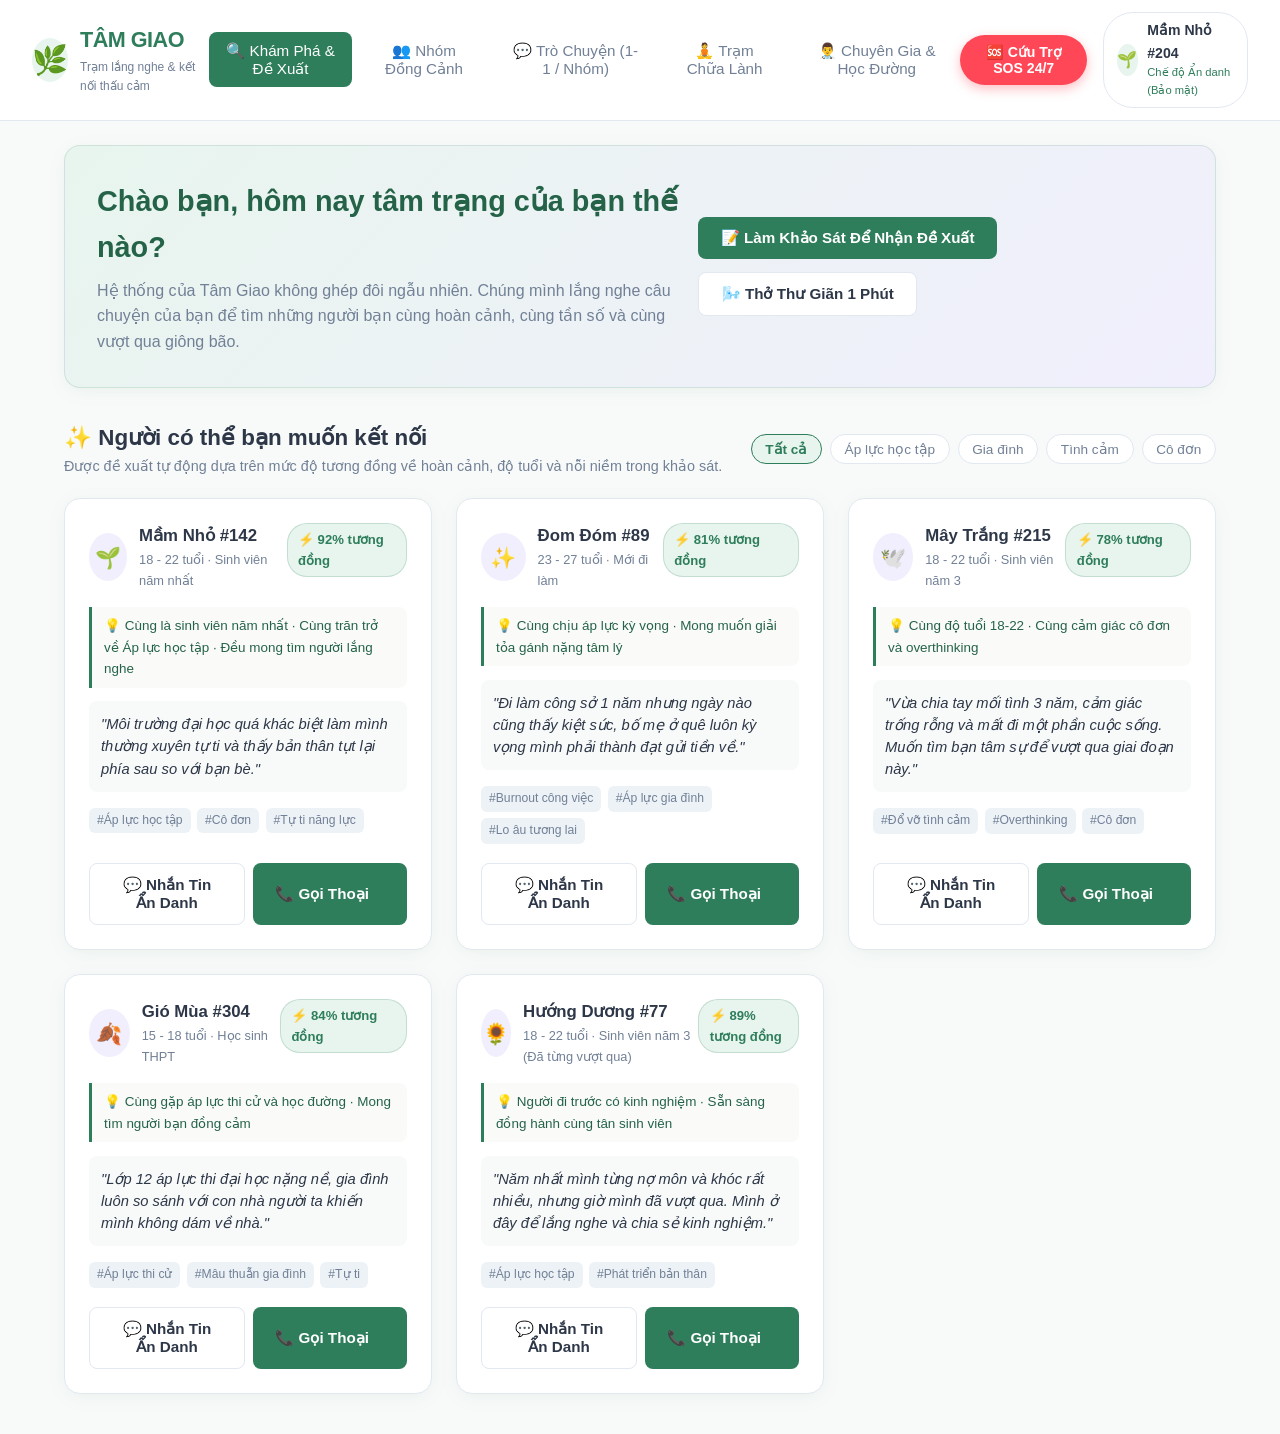
==== frontend/index.html @ 2e47818a "Add files via upload bản đầu tiên" ====
<!DOCTYPE html>
<html lang="vi">
<head>
  <meta charset="UTF-8">
  <meta name="viewport" content="width=device-width, initial-scale=1.0">
  <title>TÂM GIAO (SoulEcho) - Nền Tảng Kết Nối Thấu Cảm & Sức Khỏe Tinh Thần</title>
  <link rel="stylesheet" href="style.css">
  <link rel="preconnect" href="https://fonts.googleapis.com">
  <link rel="preconnect" href="https://fonts.gstatic.com" crossorigin>
  <link href="https://fonts.googleapis.com/css2?family=Plus+Jakarta+Sans:wght@400;500;600;700&display=swap" rel="stylesheet">
</head>
<body>

  <!-- TOP NAVIGATION -->
  <header class="navbar">
    <div class="brand" onclick="switchView('discover')">
      <div class="brand-icon">🌿</div>
      <div>
        <div class="brand-name">TÂM GIAO</div>
        <div class="brand-tagline">Trạm lắng nghe & kết nối thấu cảm</div>
      </div>
    </div>

    <ul class="nav-tabs">
      <li><button class="nav-tab-btn active" id="tab-discover" onclick="switchView('discover')">🔍 Khám Phá & Đề Xuất</button></li>
      <li><button class="nav-tab-btn" id="tab-groups" onclick="switchView('groups')">👥 Nhóm Đồng Cảnh</button></li>
      <li><button class="nav-tab-btn" id="tab-chat" onclick="switchView('chat')">💬 Trò Chuyện (1-1 / Nhóm)</button></li>
      <li><button class="nav-tab-btn" id="tab-wellness" onclick="switchView('wellness')">🧘 Trạm Chữa Lành</button></li>
      <li><button class="nav-tab-btn" id="tab-experts" onclick="switchView('experts')">👨‍⚕️ Chuyên Gia & Học Đường</button></li>
    </ul>

    <div class="nav-actions">
      <button class="sos-btn" onclick="openSOSModal()">
        🆘 Cứu Trợ SOS 24/7
      </button>

      <div class="user-profile-badge" onclick="toggleAnonymousMode()" title="Bấm để bật/tắt chế độ Ẩn danh">
        <div class="user-avatar-mini" id="navUserAvatar">🌱</div>
        <div>
          <div class="user-name-text" id="navUserName">Mầm Nhỏ #204</div>
          <div style="font-size: 0.7rem; color: #2e7d5b;" id="navUserMode">Chế độ Ẩn danh (Bảo mật)</div>
        </div>
      </div>
    </div>
  </header>

  <!-- MAIN CONTAINER -->
  <main class="main-content">
    <section class="hero-card" id="heroBanner">
      <div class="hero-info">
        <h1 id="heroTitle">Chào bạn, hôm nay tâm trạng của bạn thế nào?</h1>
        <p id="heroSubtitle">Hệ thống của Tâm Giao không ghép đôi ngẫu nhiên. Chúng mình lắng nghe câu chuyện của bạn để tìm những người bạn cùng hoàn cảnh, cùng tần số và cùng vượt qua giông bão.</p>
      </div>
      <div class="hero-buttons">
        <button class="btn-primary" onclick="openSurveyModal()">
          📝 Làm Khảo Sát Để Nhận Đề Xuất
        </button>
        <button class="btn-secondary" onclick="startQuickBreathing()">
          🌬️ Thở Thư Giãn 1 Phút
        </button>
      </div>
    </section>

    <!-- VIEW 1: KHÁM PHÁ & GỢI Ý 1-1 -->
    <section id="view-discover">
      <div class="section-header">
        <div>
          <h2 class="section-title">✨ Người có thể bạn muốn kết nối</h2>
          <p style="color: var(--text-muted); font-size: 0.9rem;">Được đề xuất tự động dựa trên mức độ tương đồng về hoàn cảnh, độ tuổi và nỗi niềm trong khảo sát.</p>
        </div>
        <div class="filter-pills">
          <button class="pill-btn active" onclick="filterDiscover('all', this)">Tất cả</button>
          <button class="pill-btn" onclick="filterDiscover('Áp lực học tập', this)">Áp lực học tập</button>
          <button class="pill-btn" onclick="filterDiscover('Gia đình', this)">Gia đình</button>
          <button class="pill-btn" onclick="filterDiscover('Tình cảm', this)">Tình cảm</button>
          <button class="pill-btn" onclick="filterDiscover('Cô đơn', this)">Cô đơn</button>
        </div>
      </div>

      <div class="cards-grid" id="userRecommendationsGrid"></div>
    </section>

    <!-- VIEW 2: NHÓM GỢI Ý -->
    <section id="view-groups" style="display: none;">
      <div class="section-header">
        <div>
          <h2 class="section-title">👥 Nhóm cộng đồng & Vòng tròn nhỏ 2–5 người</h2>
          <p style="color: var(--text-muted); font-size: 0.9rem;">Không gian nhóm ấm cúng, có quy tắc ứng xử và điều phối viên hỗ trợ bảo vệ an toàn tinh thần.</p>
        </div>
        <div class="filter-pills">
          <button class="pill-btn active" onclick="filterGroups('all', this)">Tất cả nhóm</button>
          <button class="pill-btn" onclick="filterGroups('micro', this)">Nhóm nhỏ 2–5 người</button>
          <button class="pill-btn" onclick="filterGroups('community', this)">Cộng đồng mở</button>
        </div>
      </div>

      <div class="cards-grid" id="groupRecommendationsGrid"></div>
    </section>

    <!-- VIEW 3: PHÒNG CHAT & VOICE CALL -->
    <section id="view-chat" style="display: none;">
      <div class="chat-container">
        <aside class="chat-sidebar">
          <div class="sidebar-header">
            <span>Hộp Thoại An Toàn</span>
          </div>
          <ul class="chat-room-list" id="chatRoomList"></ul>
        </aside>

        <div class="chat-main">
          <div class="chat-header">
            <div style="display: flex; align-items: center; gap: 0.75rem;">
              <div class="user-avatar-mini" id="currentChatAvatar">🌱</div>
              <div>
                <strong id="currentChatName">Minh Anh (Mầm Nhỏ #142)</strong>
                <div style="font-size: 0.75rem; color: #2e7d5b;" id="currentChatSub">Tương đồng 92% · Đang trực tuyến</div>
              </div>
            </div>
            <div style="display: flex; gap: 0.5rem;">
              <button class="btn-secondary" style="padding: 0.4rem 0.8rem; font-size: 0.85rem;" onclick="openVoiceCallModal()">
                📞 Gọi Thoại Ẩn Danh
              </button>
              <button class="btn-secondary" style="padding: 0.4rem 0.8rem; font-size: 0.85rem; color: #d63031;" onclick="reportUser()">
                ⚠️ Báo Cáo
              </button>
            </div>
          </div>

          <div class="conduct-banner">
            <span>🛡️ <strong>Quy tắc ứng xử:</strong> Lắng nghe chân thành, không phán xét, không quấy rối và không ép buộc thông tin cá nhân.</span>
            <a href="#" style="color: inherit; text-decoration: underline;" onclick="openConductModal(event)">Xem quy ước</a>
          </div>

          <div class="chat-messages" id="chatMessagesContainer"></div>

          <div class="icebreaker-bar">
            <span style="font-size: 0.8rem; color: var(--text-muted);">Gợi ý mở lời:</span>
            <span class="icebreaker-chip" onclick="sendIcebreaker('Chào bạn, hôm nay của bạn có điều gì làm bạn cảm thấy mệt mỏi nhất không?')">"Hôm nay của bạn thế nào?"</span>
            <span class="icebreaker-chip" onclick="sendIcebreaker('Nếu có một điều ước ngay lúc này để lòng nhẹ hơn, bạn sẽ ước điều gì?')">"Điều ước lúc này..."</span>
            <span class="icebreaker-chip" onclick="sendIcebreaker('Mình cũng đang gặp áp lực tương tự, bạn có muốn cùng chia sẻ không?')">"Mình cũng đang gặp áp lực này..."</span>
          </div>

          <div class="chat-input-bar">
            <button class="btn-secondary" style="padding: 0.55rem 0.75rem; font-size: 1.1rem;" onclick="sendReaction('🤗 Cái ôm ấm áp')" title="Gửi cái ôm thấu cảm">🤗</button>
            <button class="btn-secondary" style="padding: 0.55rem 0.75rem; font-size: 1.1rem;" onclick="sendReaction('❤️ Trái tim sẻ chia')" title="Thả tim ấm áp">❤️</button>
            <button class="btn-secondary" style="padding: 0.55rem 0.75rem; font-size: 1.1rem;" onclick="sendReaction('✨ Vỗ vai động viên')" title="Vỗ vai khích lệ">✨</button>
            <input type="text" id="chatInput" placeholder="Nhập tâm sự của bạn (luôn giữ tinh thần thấu cảm)..." onkeypress="handleChatEnter(event)">
            <button class="btn-primary" onclick="sendMessage()">Gửi</button>
          </div>
        </div>
      </div>
    </section>

    <!-- VIEW 4: TRẠM CHỮA LÀNH -->
    <section id="view-wellness" style="display: none;">
      <div class="section-header">
        <div>
          <h2 class="section-title">🧘 Trạm Tự Chăm Sóc & Sơ Cứu Cảm Xúc</h2>
          <p style="color: var(--text-muted); font-size: 0.9rem;">Các công cụ khoa học giúp điều hòa thần kinh giao cảm, hạ nhịp tim và ngắt cơn hoảng loạn tức thì.</p>
        </div>
      </div>

      <div class="wellness-grid">
        <div class="wellness-card">
          <h3>🌬️ Kỹ Thuật Thở 4-7-8</h3>
          <p style="font-size: 0.88rem; color: var(--text-muted); margin-bottom: 1rem;">Phương pháp kích hoạt hệ thần kinh phó giao cảm giúp hạ huyết áp và xoa dịu cơn căng thẳng trong 60 giây.</p>
          <div class="breathing-box">
            <div class="breathing-circle" id="breathingCircle">
              <span id="breathingCount">Bắt đầu</span>
            </div>
            <div class="breathing-status" id="breathingStatus">Nhấn nút bên dưới để bắt đầu nhịp thở</div>
          </div>
          <button class="btn-primary" id="btnToggleBreath" onclick="toggleBreathingExercise()" style="margin-top: auto;">
            Bắt Đầu Bài Tập Thở
          </button>
        </div>

        <div class="wellness-card">
          <h3>👣 Tiếp Đất 5-4-3-2-1 (Grounding)</h3>
          <p style="font-size: 0.88rem; color: var(--text-muted); margin-bottom: 1rem;">Kéo tâm trí bạn trở về với thực tại khi đang bị chìm trong cơn lo âu hoặc overthinking.</p>
          <div id="groundingStepContent" style="background: #f8faf9; padding: 1rem; border-radius: 8px; margin-bottom: 1rem; min-height: 120px;">
            <div style="font-weight: 600; color: var(--primary); margin-bottom: 0.4rem;" id="groundingTitle">Bước 1: 5 Đồ vật bạn có thể NHÌN THẤY</div>
            <p style="font-size: 0.88rem;" id="groundingDesc">Hãy đưa mắt nhìn xung quanh và gọi tên trong đầu 5 đồ vật bạn thấy ngay lúc này.</p>
          </div>
          <div style="display: flex; gap: 0.5rem; margin-top: auto;">
            <button class="btn-secondary" onclick="prevGroundingStep()">Quay lại</button>
            <button class="btn-primary" style="flex: 1;" onclick="nextGroundingStep()">Bước Tiếp Theo</button>
          </div>
        </div>

        <div class="wellness-card">
          <h3>🔥 Hộp Thư Xả Uất Ức (Burn Note)</h3>
          <p style="font-size: 0.88rem; color: var(--text-muted); margin-bottom: 0.6rem;">Viết ra tất cả những bực bội, buồn đau hay nỗi giận dữ đang đè nặng rồi bấm nút để hóa giải.</p>
          <textarea class="burn-textarea" id="burnInput" placeholder="Viết mọi điều bạn muốn trút bỏ ở đây..."></textarea>
          <button class="btn-secondary" style="border-color: #ff7675; color: #d63031; margin-top: auto;" onclick="burnNote()">
            🔥 Hóa Giải & Làm Biến Mất Nỗi Buồn
          </button>
        </div>

        <div class="wellness-card" style="grid-column: 1 / -1;">
          <div style="display: flex; justify-content: space-between; align-items: center; margin-bottom: 1rem;">
            <h3>📖 Sổ Tay Cảm Xúc Cá Nhân (Mood Journal)</h3>
            <span style="font-size: 0.8rem; color: #2e7d5b; background: #e8f5ee; padding: 0.2rem 0.6rem; border-radius: 20px;">Lưu trữ bảo mật trên thiết bị</span>
          </div>

          <div style="display: grid; grid-template-columns: 1fr 1fr; gap: 1.5rem;">
            <div>
              <label style="font-weight: 600; font-size: 0.9rem; display: block; margin-bottom: 0.5rem;">Cảm xúc của bạn hôm nay:</label>
              <div style="display: flex; gap: 0.75rem; margin-bottom: 1rem;" id="moodSelector">
                <button class="btn-secondary" onclick="selectMood(1, this)">😭 Rất tệ</button>
                <button class="btn-secondary" onclick="selectMood(2, this)">😔 Lo âu</button>
                <button class="btn-secondary active" onclick="selectMood(3, this)">😐 Bình thường</button>
                <button class="btn-secondary" onclick="selectMood(4, this)">😊 Ổn định</button>
                <button class="btn-secondary" onclick="selectMood(5, this)">🥰 Rất tốt</button>
              </div>

              <input type="text" id="journalTitle" placeholder="Tiêu đề nhật ký..." style="width: 100%; padding: 0.65rem; border: 1px solid var(--border-color); border-radius: 8px; margin-bottom: 0.75rem; font-size: 0.9rem;">
              <textarea id="journalContent" placeholder="Viết ra đôi dòng bạn muốn ghi lại cho chính mình..." style="width: 100%; height: 100px; padding: 0.65rem; border: 1px solid var(--border-color); border-radius: 8px; margin-bottom: 0.75rem; font-size: 0.9rem; resize: none;"></textarea>
              <button class="btn-primary" onclick="saveJournalEntry()">Lưu Vào Sổ Tay</button>
            </div>

            <div>
              <label style="font-weight: 600; font-size: 0.9rem; display: block; margin-bottom: 0.5rem;">Dòng thời gian cảm xúc của bạn:</label>
              <div id="journalEntriesList" style="max-height: 250px; overflow-y: auto; display: flex; flex-direction: column; gap: 0.6rem;"></div>
            </div>
          </div>
        </div>
      </div>
    </section>

    <!-- VIEW 5: CHUYÊN GIA -->
    <section id="view-experts" style="display: none;">
      <div class="section-header">
        <div>
          <h2 class="section-title">👨‍⚕️ Mạng Lưới Chuyên Gia & Tham Vấn Học Đường</h2>
          <p style="color: var(--text-muted); font-size: 0.9rem;">Khi bạn cần sự trợ giúp chuyên môn sâu rộng hơn từ các nhà tâm lý lâm sàng và cố vấn được cấp phép.</p>
        </div>
        <div>
          <button class="btn-secondary" onclick="openPartnerRegisterModal()">
            🏫 Dành Cho Trường Học / Đối Tác Đăng Ký
          </button>
        </div>
      </div>
      <div class="cards-grid" id="expertsGrid"></div>
    </section>
  </main>

  <!-- MODALS -->
  <div class="modal-overlay" id="surveyModal">
    <div class="modal-card">
      <button class="modal-close-btn" onclick="closeSurveyModal()">✕</button>
      <div class="step-indicator">
        <div class="step-bar active" id="sbar-1"></div>
        <div class="step-bar" id="sbar-2"></div>
        <div class="step-bar" id="sbar-3"></div>
        <div class="step-bar" id="sbar-4"></div>
      </div>

      <div class="survey-step active" id="sstep-1">
        <h2 style="margin-bottom: 0.5rem; color: var(--primary);">Bước 1/4: Bạn đang ở giai đoạn nào?</h2>
        <p style="color: var(--text-muted); font-size: 0.9rem;">Thông tin này giúp thuật toán ghép nối bạn với những người cùng góc nhìn thế hệ.</p>
        <div style="margin: 1.25rem 0;">
          <label style="font-weight: 600; font-size: 0.9rem;">Độ tuổi của bạn:</label>
          <div class="option-group" id="optAge">
            <div class="option-btn" onclick="selectSingleOpt(this, 'age')">15 - 18 tuổi</div>
            <div class="option-btn selected" onclick="selectSingleOpt(this, 'age')">18 - 22 tuổi</div>
            <div class="option-btn" onclick="selectSingleOpt(this, 'age')">23 - 27 tuổi</div>
            <div class="option-btn" onclick="selectSingleOpt(this, 'age')">Trên 28 tuổi</div>
          </div>

          <label style="font-weight: 600; font-size: 0.9rem;">Hoàn cảnh hiện tại:</label>
          <div class="option-group" id="optStage">
            <div class="option-btn" onclick="selectSingleOpt(this, 'stage')">Học sinh THPT</div>
            <div class="option-btn selected" onclick="selectSingleOpt(this, 'stage')">Sinh viên năm nhất / xa nhà</div>
            <div class="option-btn" onclick="selectSingleOpt(this, 'stage')">Sinh viên năm cuối</div>
            <div class="option-btn" onclick="selectSingleOpt(this, 'stage')">Người mới đi làm (1-3 năm)</div>
            <div class="option-btn" onclick="selectSingleOpt(this, 'stage')">Đang chông chênh / Chuyển hướng</div>
          </div>
        </div>
        <button class="btn-primary" style="width: 100%;" onclick="nextSurveyStep(2)">Tiếp Tục ➜</button>
      </div>

      <div class="survey-step" id="sstep-2">
        <h2 style="margin-bottom: 0.5rem; color: var(--primary);">Bước 2/4: Bạn đang trăn trở về điều gì?</h2>
        <p style="color: var(--text-muted); font-size: 0.9rem;">Bạn có thể chọn một hoặc nhiều vấn đề bên dưới:</p>
        <div class="option-group" id="optIssues" style="grid-template-columns: 1fr 1fr;">
          <div class="option-btn selected" onclick="toggleMultiOpt(this)">🎓 Áp lực học tập / Thi cử</div>
          <div class="option-btn" onclick="toggleMultiOpt(this)">🏡 Mâu thuẫn gia đình / Cha mẹ</div>
          <div class="option-btn" onclick="toggleMultiOpt(this)">💔 Đổ vỡ tình cảm / Chia tay</div>
          <div class="option-btn" onclick="toggleMultiOpt(this)">🪞 Tự ti ngoại hình / Năng lực</div>
          <div class="option-btn selected" onclick="toggleMultiOpt(this)">🌧️ Cô đơn / Khó hòa nhập</div>
          <div class="option-btn" onclick="toggleMultiOpt(this)">💼 Burnout công việc / Quá tải</div>
          <div class="option-btn" onclick="toggleMultiOpt(this)">🌀 Overthinking / Mất ngủ</div>
          <div class="option-btn" onclick="toggleMultiOpt(this)">🧭 Mất phương hướng tương lai</div>
        </div>
        <div style="display: flex; gap: 0.5rem;">
          <button class="btn-secondary" onclick="prevSurveyStep(1)">Quay lại</button>
          <button class="btn-primary" style="flex: 1;" onclick="nextSurveyStep(3)">Tiếp Tục ➜</button>
        </div>
      </div>

      <div class="survey-step" id="sstep-3">
        <h2 style="margin-bottom: 0.5rem; color: var(--primary);">Bước 3/4: Bạn tìm kiếm điều gì tại đây?</h2>
        <p style="color: var(--text-muted); font-size: 0.9rem;">Để hệ thống ghép bạn với người có cùng kỳ vọng trò chuyện.</p>
        <label style="font-weight: 600; font-size: 0.9rem; margin-top: 1rem; display: block;">Mục tiêu chính của bạn:</label>
        <div class="option-group" id="optGoals" style="grid-template-columns: 1fr 1fr;">
          <div class="option-btn selected" onclick="toggleMultiOpt(this)">👂 Tìm một người biết lắng nghe</div>
          <div class="option-btn" onclick="toggleMultiOpt(this)">📚 Tìm bạn cùng học / Cùng tiến</div>
          <div class="option-btn" onclick="toggleMultiOpt(this)">💡 Tìm người đi trước có kinh nghiệm</div>
          <div class="option-btn" onclick="toggleMultiOpt(this)">🌱 Chia sẻ kinh nghiệm vượt qua</div>
        </div>
        <label style="font-weight: 600; font-size: 0.9rem; display: block; margin-top: 0.5rem;">Đôi dòng tâm sự ngắn của bạn:</label>
        <textarea id="surveyStoryInput" placeholder="Ví dụ: Mình là sinh viên năm nhất đang cảm thấy rất bỡ ngỡ..." style="width: 100%; height: 75px; padding: 0.6rem; border: 1px solid var(--border-color); border-radius: 8px; margin: 0.5rem 0 1rem; font-size: 0.9rem;"></textarea>
        <div style="display: flex; gap: 0.5rem;">
          <button class="btn-secondary" onclick="prevSurveyStep(2)">Quay lại</button>
          <button class="btn-primary" style="flex: 1;" onclick="nextSurveyStep(4)">Tiếp Tục ➜</button>
        </div>
      </div>

      <div class="survey-step" id="sstep-4">
        <h2 style="margin-bottom: 0.5rem; color: var(--primary);">Bước 4/4: Thiết lập chế độ an toàn</h2>
        <p style="color: var(--text-muted); font-size: 0.9rem;">Bảo mật danh tính là quyền lợi hàng đầu của bạn.</p>
        <label style="font-weight: 600; font-size: 0.9rem; margin-top: 1rem; display: block;">Hình thức kết nối bạn mong muốn:</label>
        <div class="option-group" id="optFormat">
          <div class="option-btn selected" onclick="selectSingleOpt(this, 'format')">Ghép đôi 1-1 riêng tư</div>
          <div class="option-btn" onclick="selectSingleOpt(this, 'format')">Nhóm nhỏ 2–5 người</div>
          <div class="option-btn" onclick="selectSingleOpt(this, 'format')">Cả hai hình thức</div>
        </div>
        <div style="background: #f8faf9; border: 1px solid var(--border-color); border-radius: 8px; padding: 1rem; margin-bottom: 1.5rem;">
          <div style="display: flex; align-items: center; justify-content: space-between; margin-bottom: 0.5rem;">
            <label style="font-weight: 600; font-size: 0.9rem;">Bí danh ẩn danh của bạn:</label>
            <button class="btn-secondary" style="padding: 0.2rem 0.5rem; font-size: 0.78rem;" onclick="generateNewAlias()">Đổi bí danh khác 🎲</button>
          </div>
          <input type="text" id="aliasInput" value="Mầm Nhỏ #204" style="width: 100%; padding: 0.55rem; border: 1px solid var(--border-color); border-radius: 6px; font-weight: 600; color: var(--primary);">
        </div>
        <div style="display: flex; gap: 0.5rem;">
          <button class="btn-secondary" onclick="prevSurveyStep(3)">Quay lại</button>
          <button class="btn-primary" style="flex: 1;" onclick="completeSurvey()">Hoàn Thành & Khởi Chạy Thuật Toán 🚀</button>
        </div>
      </div>
    </div>
  </div>

  <!-- SOS MODAL -->
  <div class="modal-overlay" id="sosModal">
    <div class="modal-card" style="border-top: 5px solid #ff4757;">
      <button class="modal-close-btn" onclick="closeSOSModal()">✕</button>
      <div style="text-align: center; margin-bottom: 1.5rem;">
        <div style="font-size: 2.5rem; margin-bottom: 0.25rem;">🆘</div>
        <h2 style="color: #d63031;">Kênh Cứu Trợ Tinh Thần Khẩn Cấp 24/7</h2>
        <p style="color: var(--text-muted); font-size: 0.92rem;">Nếu bạn hoặc ai đó đang trải qua cơn hoảng loạn, hãy liên hệ ngay những đường dây trợ giúp bên dưới.</p>
      </div>

      <div class="hotline-item">
        <div>
          <div style="font-weight: 700;">Đường Dây Nóng Ngày Mai</div>
          <div style="font-size: 0.82rem; color: var(--text-muted);">Hỗ trợ người trầm cảm & khủng hoảng tinh thần</div>
          <div class="hotline-number">096 306 1414</div>
        </div>
        <a href="tel:0963061414" class="btn-call-direct">📞 Gọi Ngay</a>
      </div>

      <div class="hotline-item">
        <div>
          <div style="font-weight: 700;">Tổng Đài Quốc Gia Bảo Vệ Trẻ Em & Thanh Thiếu Niên</div>
          <div style="font-size: 0.82rem; color: var(--text-muted);">Tư vấn tâm lý, bảo vệ khẩn cấp 24/7 (Miễn phí 100%)</div>
          <div class="hotline-number">111</div>
        </div>
        <a href="tel:111" class="btn-call-direct">📞 Gọi 111</a>
      </div>

      <div class="hotline-item">
        <div>
          <div style="font-weight: 700;">Viện Sức Khỏe Tâm Thần - BV Bạch Mai</div>
          <div style="font-size: 0.82rem; color: var(--text-muted);">Cấp cứu tâm thần & mất ngủ nặng</div>
          <div class="hotline-number">024 3869 3731</div>
        </div>
        <a href="tel:02438693731" class="btn-call-direct">📞 Gọi Ngay</a>
      </div>
    </div>
  </div>

  <!-- VOICE CALL MODAL -->
  <div class="modal-overlay" id="voiceCallModal">
    <div class="modal-card" style="max-width: 420px; text-align: center;">
      <button class="modal-close-btn" onclick="closeVoiceCallModal()">✕</button>
      <div class="voice-call-overlay">
        <div class="user-avatar-large" style="margin: 0 auto 1rem; width: 72px; height: 72px; font-size: 2rem;">🌱</div>
        <h3 id="voicePartnerName">Minh Anh (Mầm Nhỏ #142)</h3>
        <p style="font-size: 0.85rem; color: #2e7d5b; margin-top: 0.2rem;">Cuộc gọi thoại ẩn danh mã hóa</p>
        <div class="voice-wave">
          <div class="wave-bar"></div>
          <div class="wave-bar"></div>
          <div class="wave-bar"></div>
          <div class="wave-bar"></div>
          <div class="wave-bar"></div>
        </div>
        <div style="font-size: 1.2rem; font-weight: 600; margin-bottom: 1.5rem;" id="voiceCallTimer">00:42</div>
        <div style="display: flex; justify-content: center; gap: 1.5rem;">
          <button class="btn-secondary" style="border-radius: 50%; width: 50px; height: 50px; padding: 0;" onclick="toggleMuteCall(this)" title="Bật/Tắt Micro">🎙️</button>
          <button class="btn-primary" style="background: #ff4757; border-radius: 50%; width: 50px; height: 50px; padding: 0;" onclick="endVoiceCall()" title="Kết thúc cuộc gọi">📞</button>
        </div>
      </div>
    </div>
  </div>

  <!-- BOOK EXPERT MODAL -->
  <div class="modal-overlay" id="bookExpertModal">
    <div class="modal-card">
      <button class="modal-close-btn" onclick="closeBookExpertModal()">✕</button>
      <h2 style="color: var(--primary); margin-bottom: 0.5rem;">Đặt Lịch Tham Vấn Chuyên Sâu</h2>
      <p style="color: var(--text-muted); font-size: 0.9rem; margin-bottom: 1.25rem;" id="bookingExpertDesc"></p>
      <div style="margin-bottom: 1rem;">
        <label style="font-weight: 600; font-size: 0.9rem; display: block; margin-bottom: 0.4rem;">Khung giờ mong muốn:</label>
        <select id="bookingTimeSelect" style="width: 100%; padding: 0.65rem; border: 1px solid var(--border-color); border-radius: 8px; font-size: 0.9rem;">
          <option>Thứ 4 tuần này: 19:00 - 20:00</option>
          <option>Thứ 6 tuần này: 20:00 - 21:00</option>
          <option>Thứ 7 tuần này: 09:30 - 10:30</option>
        </select>
      </div>
      <button class="btn-primary" style="width: 100%;" onclick="confirmExpertBooking()">Xác Nhận Đặt Lịch Hẹn</button>
    </div>
  </div>

  <!-- CONDUCT MODAL -->
  <div class="modal-overlay" id="conductModal">
    <div class="modal-card">
      <button class="modal-close-btn" onclick="closeConductModal()">✕</button>
      <h2 style="color: var(--primary); margin-bottom: 0.5rem;">🛡️ Quy Tắc Ứng Xử An Toàn</h2>
      <ul style="font-size: 0.9rem; line-height: 1.7; padding-left: 1.2rem; margin-bottom: 1.5rem; color: var(--text-main);">
        <li><strong>1. Tôn trọng ranh giới:</strong> Không hỏi dò danh tính thật nếu chưa được sự đồng ý.</li>
        <li><strong>2. Lắng nghe không phán xét:</strong> Không hạ thấp nỗi buồn của người khác.</li>
        <li><strong>3. Không công kích & toxic:</strong> Cấm mọi hành vi bắt nạt, xúc phạm.</li>
        <li><strong>4. Báo cáo khi có nguy cơ:</strong> Hỗ trợ bạn bè tiếp cận cứu trợ khẩn cấp.</li>
      </ul>
      <button class="btn-primary" style="width: 100%;" onclick="closeConductModal()">Tôi Cam Kết Tuân Thủ</button>
    </div>
  </div>

  <!-- PARTNER MODAL -->
  <div class="modal-overlay" id="partnerModal">
    <div class="modal-card">
      <button class="modal-close-btn" onclick="closePartnerModal()">✕</button>
      <h2 style="color: var(--primary); margin-bottom: 0.5rem;">Hợp Tác Phòng Tham Vấn Học Đường</h2>
      <p style="color: var(--text-muted); font-size: 0.9rem; margin-bottom: 1rem;">Dành cho các Trường THPT, Đại học và Tổ chức sức khỏe tinh thần.</p>
      <input type="text" id="partnerOrgName" placeholder="Tên trường học / đơn vị..." style="width: 100%; padding: 0.65rem; border: 1px solid var(--border-color); border-radius: 8px; margin-bottom: 0.75rem; font-size: 0.9rem;">
      <input type="email" id="partnerEmail" placeholder="Email công tác..." style="width: 100%; padding: 0.65rem; border: 1px solid var(--border-color); border-radius: 8px; margin-bottom: 1rem; font-size: 0.9rem;">
      <button class="btn-primary" style="width: 100%;" onclick="submitPartnerRequest()">Gửi Đăng Ký Đối Tác</button>
    </div>
  </div>

  <script src="script.js"></script>
</body>
</html>
---- frontend/style.css ----
/* ================================================================
   TÂM GIAO (SoulEcho) - Healing & Empathy Design System
   ================================================================ */

:root {
  --primary: #2e7d5b;
  --primary-light: #e8f5ee;
  --primary-hover: #246348;
  --secondary: #6c5ce7;
  --secondary-light: #f1effd;
  --accent-warm: #e17055;
  --accent-sos: #d63031;
  --bg-main: #f8faf9;
  --bg-card: #ffffff;
  --text-main: #2d3748;
  --text-muted: #718096;
  --text-light: #a0aec0;
  --border-color: #e2e8f0;
  --shadow-soft: 0 4px 20px -2px rgba(46, 125, 91, 0.08);
  --shadow-hover: 0 10px 25px -3px rgba(46, 125, 91, 0.15);
  --radius-lg: 16px;
  --radius-md: 12px;
  --radius-sm: 8px;
  --font-main: 'Segoe UI', -apple-system, BlinkMacSystemFont, Roboto, sans-serif;
}

* {
  box-sizing: border-box;
  margin: 0;
  padding: 0;
  font-family: var(--font-main);
}

body {
  background-color: var(--bg-main);
  color: var(--text-main);
  line-height: 1.6;
  min-height: 100vh;
}

/* ================= Top Navigation Bar ================= */
.navbar {
  position: sticky;
  top: 0;
  z-index: 100;
  background: rgba(255, 255, 255, 0.92);
  backdrop-filter: blur(10px);
  border-bottom: 1px solid var(--border-color);
  padding: 0.75rem 2rem;
  display: flex;
  align-items: center;
  justify-content: space-between;
}

.brand {
  display: flex;
  align-items: center;
  gap: 0.75rem;
  cursor: pointer;
}

.brand-icon {
  font-size: 1.8rem;
  background: var(--primary-light);
  width: 44px;
  height: 44px;
  display: flex;
  align-items: center;
  justify-content: center;
  border-radius: 50%;
}

.brand-name {
  font-size: 1.35rem;
  font-weight: 700;
  color: var(--primary);
  letter-spacing: -0.5px;
}

.brand-tagline {
  font-size: 0.75rem;
  color: var(--text-muted);
}

.nav-tabs {
  display: flex;
  gap: 0.5rem;
  list-style: none;
}

.nav-tab-btn {
  background: transparent;
  border: none;
  padding: 0.6rem 1rem;
  border-radius: var(--radius-sm);
  font-size: 0.95rem;
  font-weight: 500;
  color: var(--text-muted);
  cursor: pointer;
  display: flex;
  align-items: center;
  gap: 0.4rem;
  transition: all 0.2s ease;
}

.nav-tab-btn:hover {
  background: var(--primary-light);
  color: var(--primary);
}

.nav-tab-btn.active {
  background: var(--primary);
  color: #fff;
}

.nav-actions {
  display: flex;
  align-items: center;
  gap: 1rem;
}

.user-profile-badge {
  display: flex;
  align-items: center;
  gap: 0.6rem;
  background: #fff;
  padding: 0.4rem 0.8rem;
  border-radius: 30px;
  border: 1px solid var(--border-color);
  cursor: pointer;
  transition: border 0.2s ease;
}

.user-profile-badge:hover {
  border-color: var(--primary);
}

.user-avatar-mini {
  width: 32px;
  height: 32px;
  border-radius: 50%;
  background: var(--primary-light);
  display: flex;
  align-items: center;
  justify-content: center;
}

.user-name-text {
  font-size: 0.88rem;
  font-weight: 600;
}

.sos-btn {
  background: #ff4757;
  color: #fff;
  border: none;
  padding: 0.55rem 1.1rem;
  border-radius: 30px;
  font-size: 0.88rem;
  font-weight: 700;
  cursor: pointer;
  display: flex;
  align-items: center;
  gap: 0.4rem;
  box-shadow: 0 4px 12px rgba(255, 71, 87, 0.35);
  animation: pulse-sos 2s infinite;
  transition: transform 0.2s ease;
}

.sos-btn:hover {
  transform: scale(1.05);
}

@keyframes pulse-sos {
  0% { box-shadow: 0 0 0 0 rgba(255, 71, 87, 0.4); }
  70% { box-shadow: 0 0 0 10px rgba(255, 71, 87, 0); }
  100% { box-shadow: 0 0 0 0 rgba(255, 71, 87, 0); }
}

/* ================= Main Container ================= */
.main-content {
  max-width: 1200px;
  margin: 1.5rem auto;
  padding: 0 1.5rem;
}

/* ================= Hero & Check-in Card ================= */
.hero-card {
  background: linear-gradient(135deg, #e8f5ee 0%, #f1effd 100%);
  border: 1px solid rgba(46, 125, 91, 0.15);
  border-radius: var(--radius-lg);
  padding: 2rem;
  display: flex;
  align-items: center;
  justify-content: space-between;
  margin-bottom: 2rem;
  box-shadow: var(--shadow-soft);
}

.hero-info h1 {
  font-size: 1.8rem;
  color: var(--primary-hover);
  margin-bottom: 0.5rem;
}

.hero-info p {
  color: var(--text-muted);
  max-width: 600px;
  font-size: 1rem;
}

.hero-buttons {
  display: flex;
  gap: 0.8rem;
  flex-wrap: wrap;
}

.btn-primary {
  background: var(--primary);
  color: #fff;
  border: none;
  padding: 0.75rem 1.4rem;
  border-radius: var(--radius-sm);
  font-size: 0.95rem;
  font-weight: 600;
  cursor: pointer;
  display: inline-flex;
  align-items: center;
  gap: 0.5rem;
  transition: background 0.2s ease, transform 0.1s ease;
}

.btn-primary:hover {
  background: var(--primary-hover);
  transform: translateY(-1px);
}

.btn-secondary {
  background: #fff;
  color: var(--text-main);
  border: 1px solid var(--border-color);
  padding: 0.75rem 1.4rem;
  border-radius: var(--radius-sm);
  font-size: 0.95rem;
  font-weight: 600;
  cursor: pointer;
  display: inline-flex;
  align-items: center;
  gap: 0.5rem;
  transition: all 0.2s ease;
}

.btn-secondary:hover {
  border-color: var(--primary);
  color: var(--primary);
}

/* ================= Sub-navigation & Filters ================= */
.section-header {
  display: flex;
  align-items: center;
  justify-content: space-between;
  margin-bottom: 1.25rem;
}

.section-title {
  font-size: 1.4rem;
  font-weight: 700;
  display: flex;
  align-items: center;
  gap: 0.6rem;
}

.filter-pills {
  display: flex;
  gap: 0.5rem;
  flex-wrap: wrap;
}

.pill-btn {
  background: #fff;
  border: 1px solid var(--border-color);
  padding: 0.35rem 0.85rem;
  border-radius: 20px;
  font-size: 0.85rem;
  cursor: pointer;
  transition: all 0.2s ease;
  color: var(--text-muted);
}

.pill-btn:hover, .pill-btn.active {
  background: var(--primary-light);
  border-color: var(--primary);
  color: var(--primary);
  font-weight: 600;
}

/* ================= Cards Grid (Users & Groups) ================= */
.cards-grid {
  display: grid;
  grid-template-columns: repeat(auto-fill, minmax(350px, 1fr));
  gap: 1.5rem;
  margin-bottom: 2.5rem;
}

.user-card, .group-card {
  background: var(--bg-card);
  border: 1px solid var(--border-color);
  border-radius: var(--radius-lg);
  padding: 1.5rem;
  box-shadow: var(--shadow-soft);
  transition: transform 0.2s ease, box-shadow 0.2s ease;
  display: flex;
  flex-direction: column;
  justify-content: space-between;
}

.user-card:hover, .group-card:hover {
  transform: translateY(-3px);
  box-shadow: var(--shadow-hover);
  border-color: rgba(46, 125, 91, 0.3);
}

.card-top {
  display: flex;
  align-items: flex-start;
  justify-content: space-between;
  margin-bottom: 1rem;
}

.user-header-info {
  display: flex;
  align-items: center;
  gap: 0.75rem;
}

.user-avatar-large {
  width: 48px;
  height: 48px;
  border-radius: 50%;
  background: var(--secondary-light);
  display: flex;
  align-items: center;
  justify-content: center;
  font-size: 1.3rem;
}

.similarity-badge {
  background: #e8f5ee;
  color: #2e7d5b;
  font-weight: 700;
  font-size: 0.82rem;
  padding: 0.3rem 0.65rem;
  border-radius: 20px;
  display: inline-flex;
  align-items: center;
  gap: 0.3rem;
  border: 1px solid rgba(46, 125, 91, 0.2);
}

.card-reason {
  background: #fafaf9;
  border-left: 3px solid var(--primary);
  padding: 0.5rem 0.75rem;
  border-radius: 0 var(--radius-sm) var(--radius-sm) 0;
  font-size: 0.84rem;
  color: var(--primary-hover);
  margin-bottom: 0.85rem;
  font-weight: 500;
}

.card-story {
  font-size: 0.92rem;
  color: var(--text-main);
  background: #f8faf9;
  padding: 0.75rem;
  border-radius: var(--radius-sm);
  margin-bottom: 1rem;
  font-style: italic;
  line-height: 1.5;
}

.card-tags {
  display: flex;
  gap: 0.4rem;
  flex-wrap: wrap;
  margin-bottom: 1.2rem;
}

.tag-badge {
  background: #edf2f7;
  color: var(--text-muted);
  font-size: 0.76rem;
  padding: 0.2rem 0.5rem;
  border-radius: 6px;
}

.card-actions {
  display: flex;
  gap: 0.5rem;
}

.card-actions button {
  flex: 1;
}

/* ================= Chat & Call View ================= */
.chat-container {
  display: grid;
  grid-template-columns: 300px 1fr;
  height: 620px;
  background: #fff;
  border: 1px solid var(--border-color);
  border-radius: var(--radius-lg);
  overflow: hidden;
  box-shadow: var(--shadow-soft);
}

.chat-sidebar {
  border-right: 1px solid var(--border-color);
  background: #fbfcfb;
  display: flex;
  flex-direction: column;
}

.sidebar-header {
  padding: 1rem;
  border-bottom: 1px solid var(--border-color);
  font-weight: 700;
}

.chat-room-list {
  list-style: none;
  overflow-y: auto;
  flex: 1;
}

.chat-room-item {
  padding: 0.85rem 1rem;
  display: flex;
  align-items: center;
  gap: 0.75rem;
  cursor: pointer;
  border-bottom: 1px solid #edf2f7;
  transition: background 0.15s ease;
}

.chat-room-item:hover, .chat-room-item.active {
  background: var(--primary-light);
}

.chat-main {
  display: flex;
  flex-direction: column;
  background: #fff;
}

.chat-header {
  padding: 0.85rem 1.25rem;
  border-bottom: 1px solid var(--border-color);
  display: flex;
  align-items: center;
  justify-content: space-between;
}

.conduct-banner {
  background: #fef9e7;
  color: #b7791f;
  padding: 0.45rem 1.25rem;
  font-size: 0.8rem;
  display: flex;
  align-items: center;
  justify-content: space-between;
  border-bottom: 1px solid #fef3c7;
}

.chat-messages {
  flex: 1;
  padding: 1.25rem;
  overflow-y: auto;
  display: flex;
  flex-direction: column;
  gap: 0.85rem;
  background: #fcfdfd;
}

.msg-bubble {
  max-width: 70%;
  padding: 0.75rem 1rem;
  border-radius: var(--radius-md);
  font-size: 0.93rem;
  position: relative;
  line-height: 1.45;
}

.msg-bubble.me {
  align-self: flex-end;
  background: var(--primary);
  color: #fff;
  border-bottom-right-radius: 2px;
}

.msg-bubble.partner {
  align-self: flex-start;
  background: #edf2f7;
  color: var(--text-main);
  border-bottom-left-radius: 2px;
}

.msg-bubble.crisis-alert {
  align-self: center;
  background: #fff5f5;
  border: 1px solid #feb2b2;
  color: #c53030;
  max-width: 90%;
  text-align: center;
  font-size: 0.88rem;
}

.msg-sender-name {
  font-size: 0.75rem;
  color: var(--text-muted);
  margin-bottom: 0.2rem;
}

.icebreaker-bar {
  padding: 0.5rem 1rem;
  background: #f8faf9;
  border-top: 1px solid var(--border-color);
  display: flex;
  align-items: center;
  gap: 0.5rem;
  overflow-x: auto;
  white-space: nowrap;
}

.icebreaker-chip {
  background: #fff;
  border: 1px solid var(--border-color);
  padding: 0.3rem 0.7rem;
  border-radius: 15px;
  font-size: 0.8rem;
  cursor: pointer;
  transition: all 0.2s ease;
  color: var(--primary);
}

.icebreaker-chip:hover {
  background: var(--primary-light);
  border-color: var(--primary);
}

.chat-input-bar {
  padding: 0.85rem 1rem;
  border-top: 1px solid var(--border-color);
  display: flex;
  align-items: center;
  gap: 0.6rem;
}

.chat-input-bar input {
  flex: 1;
  padding: 0.65rem 1rem;
  border: 1px solid var(--border-color);
  border-radius: var(--radius-sm);
  font-size: 0.92rem;
  outline: none;
}

.chat-input-bar input:focus {
  border-color: var(--primary);
}

/* ================= Mental Wellness / Self-Care Tools ================= */
.wellness-section {
  margin-bottom: 2.5rem;
}

.wellness-grid {
  display: grid;
  grid-template-columns: repeat(auto-fit, minmax(320px, 1fr));
  gap: 1.5rem;
}

.wellness-card {
  background: #fff;
  border: 1px solid var(--border-color);
  border-radius: var(--radius-lg);
  padding: 1.5rem;
  box-shadow: var(--shadow-soft);
  display: flex;
  flex-direction: column;
}

.wellness-card h3 {
  display: flex;
  align-items: center;
  gap: 0.5rem;
  margin-bottom: 0.5rem;
  color: var(--primary);
}

/* Breathing 4-7-8 Circle Animation */
.breathing-box {
  display: flex;
  flex-direction: column;
  align-items: center;
  justify-content: center;
  padding: 1.5rem 0;
}

.breathing-circle {
  width: 140px;
  height: 140px;
  border-radius: 50%;
  background: radial-gradient(circle, #e8f5ee 0%, #b8e2ce 100%);
  border: 3px solid var(--primary);
  display: flex;
  flex-direction: column;
  align-items: center;
  justify-content: center;
  color: var(--primary-hover);
  font-weight: 700;
  transition: all 1s ease-in-out;
  box-shadow: 0 0 20px rgba(46, 125, 91, 0.2);
}

.breathing-circle.inhale {
  transform: scale(1.35);
  background: radial-gradient(circle, #d4eedf 0%, #87d3ad 100%);
}

.breathing-circle.hold {
  transform: scale(1.35);
  box-shadow: 0 0 30px rgba(108, 92, 231, 0.3);
  border-color: var(--secondary);
  color: var(--secondary);
}

.breathing-circle.exhale {
  transform: scale(0.9);
  background: radial-gradient(circle, #f1effd 0%, #d8d3f8 100%);
}

.breathing-status {
  margin-top: 1rem;
  font-size: 1.05rem;
  font-weight: 600;
  color: var(--text-main);
}

/* Burn Note / Vent Box */
.burn-textarea {
  width: 100%;
  height: 110px;
  padding: 0.75rem;
  border: 1px solid var(--border-color);
  border-radius: var(--radius-sm);
  font-size: 0.9rem;
  resize: none;
  margin-bottom: 0.75rem;
  transition: opacity 1.5s ease, filter 1.5s ease;
}

.burn-textarea.burning {
  filter: blur(4px) sepia(100%);
  opacity: 0;
  transform: translateY(-10px);
}

/* ================= Modal Styles ================= */
.modal-overlay {
  position: fixed;
  top: 0;
  left: 0;
  right: 0;
  bottom: 0;
  background: rgba(0, 0, 0, 0.55);
  backdrop-filter: blur(4px);
  z-index: 200;
  display: flex;
  align-items: center;
  justify-content: center;
  padding: 1rem;
  opacity: 0;
  pointer-events: none;
  transition: opacity 0.25s ease;
}

.modal-overlay.active {
  opacity: 1;
  pointer-events: auto;
}

.modal-card {
  background: #fff;
  border-radius: var(--radius-lg);
  max-width: 580px;
  width: 100%;
  max-height: 90vh;
  overflow-y: auto;
  box-shadow: 0 20px 40px rgba(0, 0, 0, 0.2);
  padding: 2rem;
  position: relative;
  transform: scale(0.95);
  transition: transform 0.25s ease;
}

.modal-overlay.active .modal-card {
  transform: scale(1);
}

.modal-close-btn {
  position: absolute;
  top: 1.25rem;
  right: 1.25rem;
  background: none;
  border: none;
  font-size: 1.4rem;
  cursor: pointer;
  color: var(--text-muted);
}

/* Survey Form Elements */
.survey-step {
  display: none;
}

.survey-step.active {
  display: block;
}

.step-indicator {
  display: flex;
  gap: 0.4rem;
  margin-bottom: 1.5rem;
}

.step-bar {
  flex: 1;
  height: 6px;
  background: #e2e8f0;
  border-radius: 3px;
  transition: background 0.3s ease;
}

.step-bar.active {
  background: var(--primary);
}

.option-group {
  display: grid;
  grid-template-columns: repeat(auto-fill, minmax(140px, 1fr));
  gap: 0.6rem;
  margin: 1rem 0 1.5rem;
}

.option-btn {
  background: #f8faf9;
  border: 1px solid var(--border-color);
  padding: 0.75rem 0.6rem;
  border-radius: var(--radius-sm);
  text-align: center;
  cursor: pointer;
  font-size: 0.88rem;
  transition: all 0.2s ease;
}

.option-btn:hover, .option-btn.selected {
  background: var(--primary-light);
  border-color: var(--primary);
  color: var(--primary-hover);
  font-weight: 600;
}

/* SOS Hotline Modal Items */
.hotline-item {
  border: 1px solid var(--border-color);
  border-radius: var(--radius-md);
  padding: 1rem;
  margin-bottom: 0.85rem;
  display: flex;
  align-items: center;
  justify-content: space-between;
}

.hotline-number {
  font-size: 1.25rem;
  font-weight: 700;
  color: #ff4757;
}

.btn-call-direct {
  background: #ff4757;
  color: #fff;
  text-decoration: none;
  padding: 0.5rem 1rem;
  border-radius: 20px;
  font-weight: 600;
  font-size: 0.88rem;
  display: inline-flex;
  align-items: center;
  gap: 0.3rem;
}

/* Simulated Voice Call Screen */
.voice-call-overlay {
  text-align: center;
  padding: 2rem 0;
}

.voice-wave {
  display: flex;
  justify-content: center;
  align-items: center;
  gap: 6px;
  height: 60px;
  margin: 1.5rem 0;
}

.wave-bar {
  width: 5px;
  height: 20px;
  background: var(--primary);
  border-radius: 3px;
  animation: wave-anim 1.2s infinite ease-in-out;
}

.wave-bar:nth-child(2) { animation-delay: 0.2s; height: 35px; }
.wave-bar:nth-child(3) { animation-delay: 0.4s; height: 50px; }
.wave-bar:nth-child(4) { animation-delay: 0.1s; height: 28px; }
.wave-bar:nth-child(5) { animation-delay: 0.3s; height: 42px; }

@keyframes wave-anim {
  0%, 100% { transform: scaleY(0.4); }
  50% { transform: scaleY(1); }
}

/* Responsive */
@media (max-width: 768px) {
  .navbar {
    padding: 0.75rem 1rem;
  }
  .nav-tabs {
    display: none;
  }
  .hero-card {
    flex-direction: column;
    align-items: flex-start;
    gap: 1rem;
  }
  .chat-container {
    grid-template-columns: 1fr;
    height: auto;
  }
  .chat-sidebar {
    display: none;
  }
  .cards-grid {
    grid-template-columns: 1fr;
  }
}
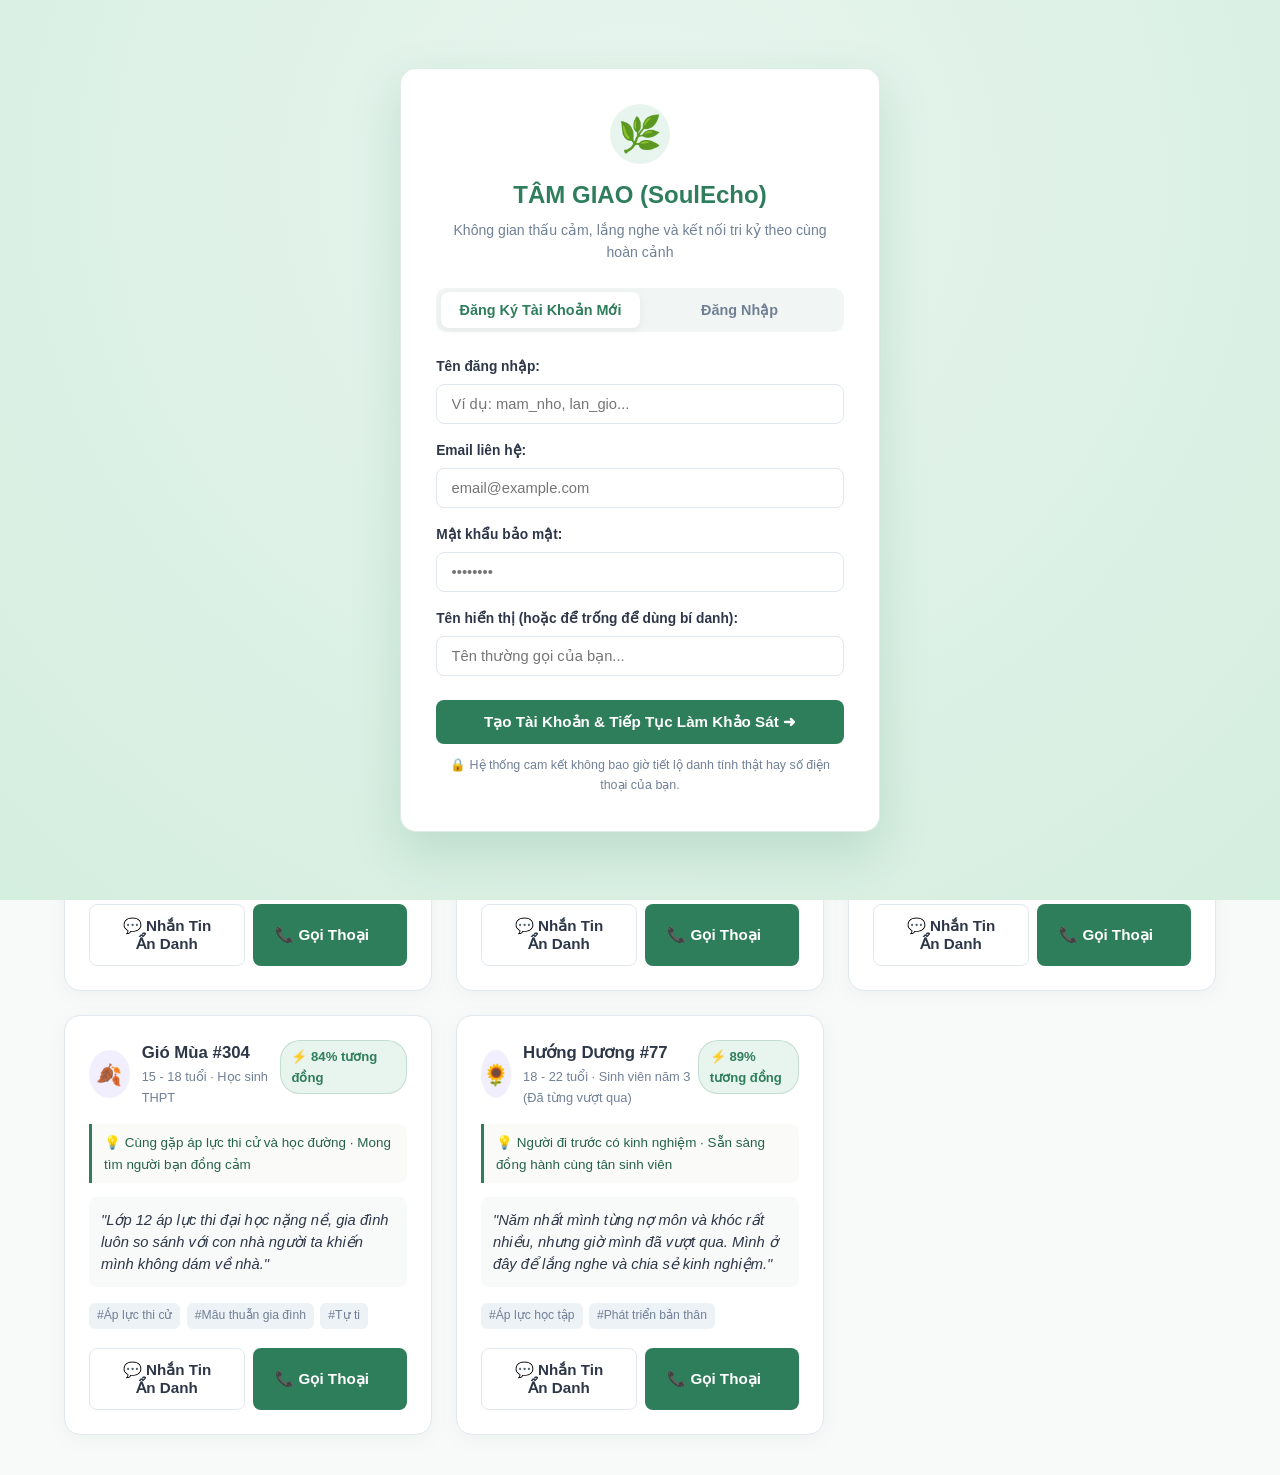
==== commit 3f83f6cc: "Add files via upload bản 2" ====
--- a/frontend/index.html
+++ b/frontend/index.html
@@ -11,6 +11,61 @@
 </head>
 <body>
 
+  <!-- AUTH GATE: MÀN HÌNH ĐĂNG KÝ / ĐĂNG NHẬP BẮT BUỘC -->
+  <div class="auth-overlay" id="authGate">
+    <div class="auth-card">
+      <div class="auth-header">
+        <div class="logo-badge">🌿</div>
+        <h2 style="color: var(--primary); margin-bottom: 0.25rem;">TÂM GIAO (SoulEcho)</h2>
+        <p style="font-size: 0.88rem; color: var(--text-muted);">Không gian thấu cảm, lắng nghe và kết nối tri kỷ theo cùng hoàn cảnh</p>
+      </div>
+
+      <div class="auth-tabs">
+        <button class="auth-tab-btn active" id="tabAuthRegister" onclick="switchAuthTab('register')">Đăng Ký Tài Khoản Mới</button>
+        <button class="auth-tab-btn" id="tabAuthLogin" onclick="switchAuthTab('login')">Đăng Nhập</button>
+      </div>
+
+      <form id="formRegister" onsubmit="handleRegister(event)">
+        <div class="form-group">
+          <label>Tên đăng nhập:</label>
+          <input type="text" id="regUsername" placeholder="Ví dụ: mam_nho, lan_gio..." required>
+        </div>
+        <div class="form-group">
+          <label>Email liên hệ:</label>
+          <input type="email" id="regEmail" placeholder="email@example.com" required>
+        </div>
+        <div class="form-group">
+          <label>Mật khẩu bảo mật:</label>
+          <input type="password" id="regPassword" placeholder="••••••••" required>
+        </div>
+        <div class="form-group">
+          <label>Tên hiển thị (hoặc để trống để dùng bí danh):</label>
+          <input type="text" id="regDisplayName" placeholder="Tên thường gọi của bạn...">
+        </div>
+        <button type="submit" class="btn-primary" style="width: 100%; padding: 0.8rem; font-size: 0.95rem; justify-content: center; margin-top: 0.5rem;">
+          Tạo Tài Khoản & Tiếp Tục Làm Khảo Sát ➜
+        </button>
+        <p style="font-size: 0.78rem; color: var(--text-muted); text-align: center; margin-top: 0.75rem;">
+          🔒 Hệ thống cam kết không bao giờ tiết lộ danh tính thật hay số điện thoại của bạn.
+        </p>
+      </form>
+
+      <form id="formLogin" style="display: none;" onsubmit="handleLogin(event)">
+        <div class="form-group">
+          <label>Tên đăng nhập:</label>
+          <input type="text" id="loginUsername" placeholder="Nhập tên đăng nhập..." required>
+        </div>
+        <div class="form-group">
+          <label>Mật khẩu:</label>
+          <input type="password" id="loginPassword" placeholder="••••••••" required>
+        </div>
+        <button type="submit" class="btn-primary" style="width: 100%; padding: 0.8rem; font-size: 0.95rem; justify-content: center; margin-top: 0.5rem;">
+          Đăng Nhập Vào Trạm Lắng Nghe ➜
+        </button>
+      </form>
+    </div>
+  </div>
+
   <!-- TOP NAVIGATION -->
   <header class="navbar">
     <div class="brand" onclick="switchView('discover')">
@@ -26,7 +81,7 @@
       <li><button class="nav-tab-btn" id="tab-groups" onclick="switchView('groups')">👥 Nhóm Đồng Cảnh</button></li>
       <li><button class="nav-tab-btn" id="tab-chat" onclick="switchView('chat')">💬 Trò Chuyện (1-1 / Nhóm)</button></li>
       <li><button class="nav-tab-btn" id="tab-wellness" onclick="switchView('wellness')">🧘 Trạm Chữa Lành</button></li>
-      <li><button class="nav-tab-btn" id="tab-experts" onclick="switchView('experts')">👨‍⚕️ Chuyên Gia & Học Đường</button></li>
+      <li><button class="nav-tab-btn" id="tab-experts" onclick="switchView('experts')">👨‍⚕️ Chuyên Gia (Có Thu Phí)</button></li>
     </ul>
 
     <div class="nav-actions">
@@ -41,6 +96,10 @@
           <div style="font-size: 0.7rem; color: #2e7d5b;" id="navUserMode">Chế độ Ẩn danh (Bảo mật)</div>
         </div>
       </div>
+
+      <button class="btn-logout" onclick="handleLogout()" title="Đăng xuất khỏi tài khoản">
+        Đăng Xuất
+      </button>
     </div>
   </header>
 
@@ -52,8 +111,8 @@
         <p id="heroSubtitle">Hệ thống của Tâm Giao không ghép đôi ngẫu nhiên. Chúng mình lắng nghe câu chuyện của bạn để tìm những người bạn cùng hoàn cảnh, cùng tần số và cùng vượt qua giông bão.</p>
       </div>
       <div class="hero-buttons">
-        <button class="btn-primary" onclick="openSurveyModal()">
-          📝 Làm Khảo Sát Để Nhận Đề Xuất
+        <button class="btn-primary" onclick="openSurveyModal(false)">
+          📝 Cập Nhật Lại Khảo Sát Tâm Lý
         </button>
         <button class="btn-secondary" onclick="startQuickBreathing()">
           🌬️ Thở Thư Giãn 1 Phút
@@ -66,7 +125,7 @@
       <div class="section-header">
         <div>
           <h2 class="section-title">✨ Người có thể bạn muốn kết nối</h2>
-          <p style="color: var(--text-muted); font-size: 0.9rem;">Được đề xuất tự động dựa trên mức độ tương đồng về hoàn cảnh, độ tuổi và nỗi niềm trong khảo sát.</p>
+          <p style="color: var(--text-muted); font-size: 0.9rem;">Được đề xuất tự động dựa trên mức độ tương đồng về hoàn cảnh, độ tuổi và nỗi niềm trong khảo sát của bạn.</p>
         </div>
         <div class="filter-pills">
           <button class="pill-btn active" onclick="filterDiscover('all', this)">Tất cả</button>
@@ -170,7 +229,7 @@
             </div>
             <div class="breathing-status" id="breathingStatus">Nhấn nút bên dưới để bắt đầu nhịp thở</div>
           </div>
-          <button class="btn-primary" id="btnToggleBreath" onclick="toggleBreathingExercise()" style="margin-top: auto;">
+          <button class="btn-primary" id="btnToggleBreath" onclick="toggleBreathingExercise()" style="margin-top: auto; justify-content: center;">
             Bắt Đầu Bài Tập Thở
           </button>
         </div>
@@ -184,7 +243,7 @@
           </div>
           <div style="display: flex; gap: 0.5rem; margin-top: auto;">
             <button class="btn-secondary" onclick="prevGroundingStep()">Quay lại</button>
-            <button class="btn-primary" style="flex: 1;" onclick="nextGroundingStep()">Bước Tiếp Theo</button>
+            <button class="btn-primary" style="flex: 1; justify-content: center;" onclick="nextGroundingStep()">Bước Tiếp Theo</button>
           </div>
         </div>
 
@@ -192,7 +251,7 @@
           <h3>🔥 Hộp Thư Xả Uất Ức (Burn Note)</h3>
           <p style="font-size: 0.88rem; color: var(--text-muted); margin-bottom: 0.6rem;">Viết ra tất cả những bực bội, buồn đau hay nỗi giận dữ đang đè nặng rồi bấm nút để hóa giải.</p>
           <textarea class="burn-textarea" id="burnInput" placeholder="Viết mọi điều bạn muốn trút bỏ ở đây..."></textarea>
-          <button class="btn-secondary" style="border-color: #ff7675; color: #d63031; margin-top: auto;" onclick="burnNote()">
+          <button class="btn-secondary" style="border-color: #ff7675; color: #d63031; margin-top: auto; justify-content: center;" onclick="burnNote()">
             🔥 Hóa Giải & Làm Biến Mất Nỗi Buồn
           </button>
         </div>
@@ -228,12 +287,12 @@
       </div>
     </section>
 
-    <!-- VIEW 5: CHUYÊN GIA -->
+    <!-- VIEW 5: CHUYÊN GIA (CÓ THU PHÍ) -->
     <section id="view-experts" style="display: none;">
       <div class="section-header">
         <div>
-          <h2 class="section-title">👨‍⚕️ Mạng Lưới Chuyên Gia & Tham Vấn Học Đường</h2>
-          <p style="color: var(--text-muted); font-size: 0.9rem;">Khi bạn cần sự trợ giúp chuyên môn sâu rộng hơn từ các nhà tâm lý lâm sàng và cố vấn được cấp phép.</p>
+          <h2 class="section-title">👨‍⚕️ Đội Ngũ Chuyên Gia Tâm Lý & Tham Vấn Học Đường</h2>
+          <p style="color: var(--text-muted); font-size: 0.9rem;">Tham vấn 1-1 chuyên sâu có thu phí cùng các Thạc sĩ, Tiến sĩ Tâm lý lâm sàng được cấp phép hành nghề.</p>
         </div>
         <div>
           <button class="btn-secondary" onclick="openPartnerRegisterModal()">
@@ -248,7 +307,7 @@
   <!-- MODALS -->
   <div class="modal-overlay" id="surveyModal">
     <div class="modal-card">
-      <button class="modal-close-btn" onclick="closeSurveyModal()">✕</button>
+      <button class="modal-close-btn" id="surveyCloseBtn" onclick="closeSurveyModal()">✕</button>
       <div class="step-indicator">
         <div class="step-bar active" id="sbar-1"></div>
         <div class="step-bar" id="sbar-2"></div>
@@ -277,7 +336,7 @@
             <div class="option-btn" onclick="selectSingleOpt(this, 'stage')">Đang chông chênh / Chuyển hướng</div>
           </div>
         </div>
-        <button class="btn-primary" style="width: 100%;" onclick="nextSurveyStep(2)">Tiếp Tục ➜</button>
+        <button class="btn-primary" style="width: 100%; justify-content: center;" onclick="nextSurveyStep(2)">Tiếp Tục ➜</button>
       </div>
 
       <div class="survey-step" id="sstep-2">
@@ -295,7 +354,7 @@
         </div>
         <div style="display: flex; gap: 0.5rem;">
           <button class="btn-secondary" onclick="prevSurveyStep(1)">Quay lại</button>
-          <button class="btn-primary" style="flex: 1;" onclick="nextSurveyStep(3)">Tiếp Tục ➜</button>
+          <button class="btn-primary" style="flex: 1; justify-content: center;" onclick="nextSurveyStep(3)">Tiếp Tục ➜</button>
         </div>
       </div>
 
@@ -313,7 +372,7 @@
         <textarea id="surveyStoryInput" placeholder="Ví dụ: Mình là sinh viên năm nhất đang cảm thấy rất bỡ ngỡ..." style="width: 100%; height: 75px; padding: 0.6rem; border: 1px solid var(--border-color); border-radius: 8px; margin: 0.5rem 0 1rem; font-size: 0.9rem;"></textarea>
         <div style="display: flex; gap: 0.5rem;">
           <button class="btn-secondary" onclick="prevSurveyStep(2)">Quay lại</button>
-          <button class="btn-primary" style="flex: 1;" onclick="nextSurveyStep(4)">Tiếp Tục ➜</button>
+          <button class="btn-primary" style="flex: 1; justify-content: center;" onclick="nextSurveyStep(4)">Tiếp Tục ➜</button>
         </div>
       </div>
 
@@ -335,9 +394,97 @@
         </div>
         <div style="display: flex; gap: 0.5rem;">
           <button class="btn-secondary" onclick="prevSurveyStep(3)">Quay lại</button>
-          <button class="btn-primary" style="flex: 1;" onclick="completeSurvey()">Hoàn Thành & Khởi Chạy Thuật Toán 🚀</button>
-        </div>
-      </div>
+          <button class="btn-primary" style="flex: 1; justify-content: center;" onclick="completeSurvey()">Hoàn Thành & Khởi Chạy Thuật Toán 🚀</button>
+        </div>
+      </div>
+    </div>
+  </div>
+
+  <!-- MODAL: ĐẶT LỊCH THAM VẤN CHUYÊN GIA CÓ THU PHÍ -->
+  <div class="modal-overlay" id="bookExpertModal">
+    <div class="modal-card" style="max-width: 540px;">
+      <button class="modal-close-btn" onclick="closeBookExpertModal()">✕</button>
+      <h2 style="color: var(--primary); margin-bottom: 0.25rem;">Đặt Lịch Tham Vấn Chuyên Gia</h2>
+      <p style="color: var(--text-muted); font-size: 0.88rem; margin-bottom: 1rem;" id="bookingExpertDesc">Cùng chuyên gia đồng hành tháo gỡ rào cản tâm lý.</p>
+
+      <div style="margin-bottom: 1rem;">
+        <label style="font-weight: 600; font-size: 0.88rem; display: block; margin-bottom: 0.4rem;">Chọn thời lượng tham vấn:</label>
+        <div style="display: grid; grid-template-columns: 1fr 1fr; gap: 0.6rem;">
+          <div class="option-btn selected" id="pkg60" onclick="selectPackage(60, this)">
+            <strong>Buổi Tiêu Chuẩn (60p)</strong>
+            <div style="font-size: 0.78rem; color: var(--text-muted);">Đánh giá & tháo gỡ chuyên sâu</div>
+          </div>
+          <div class="option-btn" id="pkg45" onclick="selectPackage(45, this)">
+            <strong>Buổi Khởi Đầu (45p)</strong>
+            <div style="font-size: 0.78rem; color: var(--text-muted);">Giải tỏa & định hướng nhanh</div>
+          </div>
+        </div>
+      </div>
+
+      <div style="margin-bottom: 1rem;">
+        <label style="font-weight: 600; font-size: 0.88rem; display: block; margin-bottom: 0.4rem;">Hình thức tham vấn:</label>
+        <div style="display: flex; gap: 0.6rem;">
+          <div class="option-btn selected" style="flex: 1;" onclick="selectCallFormat('Video Call Riêng Tư (Bảo mật 100%)', this)">
+            📹 Video Call Riêng Tư
+          </div>
+          <div class="option-btn" style="flex: 1;" onclick="selectCallFormat('Cuộc Gọi Thoại Ẩn Danh (Không lộ mặt)', this)">
+            📞 Gọi Thoại Ẩn Danh
+          </div>
+        </div>
+      </div>
+
+      <div style="margin-bottom: 1rem;">
+        <label style="font-weight: 600; font-size: 0.88rem; display: block; margin-bottom: 0.4rem;">Khung giờ mong muốn:</label>
+        <select id="bookingTimeSelect" style="width: 100%; padding: 0.65rem; border: 1px solid var(--border-color); border-radius: 8px; font-size: 0.9rem;">
+          <option>Thứ 4 tuần này: 19:00 - 20:00</option>
+          <option>Thứ 6 tuần này: 20:00 - 21:00</option>
+          <option>Thứ 7 tuần này: 09:30 - 10:30</option>
+          <option>Chủ Nhật: 14:00 - 15:00</option>
+        </select>
+      </div>
+
+      <div style="background: #e8f5ee; padding: 0.75rem 1rem; border-radius: 8px; margin-bottom: 1rem; display: flex; align-items: center; gap: 0.6rem;">
+        <input type="checkbox" id="chkStudentDiscount" style="width: 18px; height: 18px; accent-color: var(--primary);" onchange="updateBookingCost()">
+        <label for="chkStudentDiscount" style="font-size: 0.88rem; font-weight: 600; color: #2e7d5b; cursor: pointer;">
+          Áp dụng chính sách trợ giá cho Học sinh / Sinh viên
+        </label>
+      </div>
+
+      <div class="checkout-box">
+        <div class="checkout-row">
+          <span>Phí tham vấn gốc:</span>
+          <span id="txtOriginalFee">350.000 VNĐ</span>
+        </div>
+        <div class="checkout-row" id="rowStudentDiscount" style="display: none; color: #2e7d5b;">
+          <span>Trợ giá quỹ sức khỏe học đường:</span>
+          <span id="txtDiscountFee">-160.000 VNĐ</span>
+        </div>
+        <div class="checkout-row total">
+          <span>Tổng số tiền thanh toán:</span>
+          <span id="txtFinalFee">350.000 VNĐ</span>
+        </div>
+      </div>
+
+      <div class="payment-qr-container">
+        <div style="font-size: 0.85rem; font-weight: 600; color: var(--text-main);">
+          💳 Quét mã QR hoặc Chuyển khoản giữ chỗ:
+        </div>
+        <div class="qr-code-mock"></div>
+        <div style="font-size: 0.82rem; color: var(--text-muted); line-height: 1.4;">
+          <strong>MB Bank (Ngân hàng Quân Đội)</strong><br>
+          STK: <strong>190384729108</strong> · CTK: <strong>TAM GIAO SOULECHO</strong><br>
+          Cú pháp chuyển khoản: <span style="color: var(--primary); font-weight: 700;" id="txtBookingRef">TG-BOOKING</span>
+        </div>
+      </div>
+
+      <div style="margin-bottom: 1.25rem;">
+        <label style="font-weight: 600; font-size: 0.88rem; display: block; margin-bottom: 0.3rem;">Ghi chú ngắn gửi chuyên gia (tùy chọn):</label>
+        <textarea id="bookingNote" placeholder="Mô tả băn khoăn để chuyên gia chuẩn bị tài liệu trước..." style="width: 100%; height: 60px; padding: 0.6rem; border: 1px solid var(--border-color); border-radius: 8px; font-size: 0.88rem; resize: none;"></textarea>
+      </div>
+
+      <button class="btn-primary" style="width: 100%; justify-content: center; padding: 0.8rem;" onclick="confirmExpertBooking()">
+        Xác Nhận Đặt Lịch & Giữ Chỗ ➜
+      </button>
     </div>
   </div>
 
@@ -348,7 +495,7 @@
       <div style="text-align: center; margin-bottom: 1.5rem;">
         <div style="font-size: 2.5rem; margin-bottom: 0.25rem;">🆘</div>
         <h2 style="color: #d63031;">Kênh Cứu Trợ Tinh Thần Khẩn Cấp 24/7</h2>
-        <p style="color: var(--text-muted); font-size: 0.92rem;">Nếu bạn hoặc ai đó đang trải qua cơn hoảng loạn, hãy liên hệ ngay những đường dây trợ giúp bên dưới.</p>
+        <p style="color: var(--text-muted); font-size: 0.92rem;">Nếu bạn hoặc ai đó đang trải qua cơn hoảng loạn, hãy liên hệ ngay những đường dây trợ giúp miễn phí bên dưới.</p>
       </div>
 
       <div class="hotline-item">
@@ -404,24 +551,6 @@
     </div>
   </div>
 
-  <!-- BOOK EXPERT MODAL -->
-  <div class="modal-overlay" id="bookExpertModal">
-    <div class="modal-card">
-      <button class="modal-close-btn" onclick="closeBookExpertModal()">✕</button>
-      <h2 style="color: var(--primary); margin-bottom: 0.5rem;">Đặt Lịch Tham Vấn Chuyên Sâu</h2>
-      <p style="color: var(--text-muted); font-size: 0.9rem; margin-bottom: 1.25rem;" id="bookingExpertDesc"></p>
-      <div style="margin-bottom: 1rem;">
-        <label style="font-weight: 600; font-size: 0.9rem; display: block; margin-bottom: 0.4rem;">Khung giờ mong muốn:</label>
-        <select id="bookingTimeSelect" style="width: 100%; padding: 0.65rem; border: 1px solid var(--border-color); border-radius: 8px; font-size: 0.9rem;">
-          <option>Thứ 4 tuần này: 19:00 - 20:00</option>
-          <option>Thứ 6 tuần này: 20:00 - 21:00</option>
-          <option>Thứ 7 tuần này: 09:30 - 10:30</option>
-        </select>
-      </div>
-      <button class="btn-primary" style="width: 100%;" onclick="confirmExpertBooking()">Xác Nhận Đặt Lịch Hẹn</button>
-    </div>
-  </div>
-
   <!-- CONDUCT MODAL -->
   <div class="modal-overlay" id="conductModal">
     <div class="modal-card">
@@ -433,7 +562,7 @@
         <li><strong>3. Không công kích & toxic:</strong> Cấm mọi hành vi bắt nạt, xúc phạm.</li>
         <li><strong>4. Báo cáo khi có nguy cơ:</strong> Hỗ trợ bạn bè tiếp cận cứu trợ khẩn cấp.</li>
       </ul>
-      <button class="btn-primary" style="width: 100%;" onclick="closeConductModal()">Tôi Cam Kết Tuân Thủ</button>
+      <button class="btn-primary" style="width: 100%; justify-content: center;" onclick="closeConductModal()">Tôi Cam Kết Tuân Thủ</button>
     </div>
   </div>
 
@@ -445,11 +574,10 @@
       <p style="color: var(--text-muted); font-size: 0.9rem; margin-bottom: 1rem;">Dành cho các Trường THPT, Đại học và Tổ chức sức khỏe tinh thần.</p>
       <input type="text" id="partnerOrgName" placeholder="Tên trường học / đơn vị..." style="width: 100%; padding: 0.65rem; border: 1px solid var(--border-color); border-radius: 8px; margin-bottom: 0.75rem; font-size: 0.9rem;">
       <input type="email" id="partnerEmail" placeholder="Email công tác..." style="width: 100%; padding: 0.65rem; border: 1px solid var(--border-color); border-radius: 8px; margin-bottom: 1rem; font-size: 0.9rem;">
-      <button class="btn-primary" style="width: 100%;" onclick="submitPartnerRequest()">Gửi Đăng Ký Đối Tác</button>
+      <button class="btn-primary" style="width: 100%; justify-content: center;" onclick="submitPartnerRequest()">Gửi Đăng Ký Đối Tác</button>
     </div>
   </div>
 
   <script src="script.js"></script>
 </body>
 </html>
-
--- a/frontend/style.css
+++ b/frontend/style.css
@@ -861,3 +861,207 @@
   }
 }
 
+/* ================= AUTH GATE (ĐĂNG KÝ / ĐĂNG NHẬP BẮT BUỘC) ================= */
+.auth-overlay {
+  position: fixed;
+  top: 0;
+  left: 0;
+  right: 0;
+  bottom: 0;
+  background: radial-gradient(circle at 50% 20%, #e8f5ee 0%, #d4eedf 100%);
+  z-index: 9999;
+  display: flex;
+  align-items: center;
+  justify-content: center;
+  padding: 1.5rem;
+  backdrop-filter: blur(8px);
+}
+
+.auth-card {
+  background: #ffffff;
+  border-radius: var(--radius-lg);
+  box-shadow: 0 20px 50px rgba(46, 125, 91, 0.18);
+  max-width: 480px;
+  width: 100%;
+  padding: 2.2rem;
+  border: 1px solid rgba(46, 125, 91, 0.15);
+  animation: authFadeIn 0.35s ease;
+}
+
+@keyframes authFadeIn {
+  from { opacity: 0; transform: translateY(15px); }
+  to { opacity: 1; transform: translateY(0); }
+}
+
+.auth-header {
+  text-align: center;
+  margin-bottom: 1.5rem;
+}
+
+.auth-header .logo-badge {
+  font-size: 2.2rem;
+  background: var(--primary-light);
+  width: 60px;
+  height: 60px;
+  border-radius: 50%;
+  display: flex;
+  align-items: center;
+  justify-content: center;
+  margin: 0 auto 0.75rem;
+}
+
+.auth-tabs {
+  display: flex;
+  background: #f1f5f3;
+  padding: 0.3rem;
+  border-radius: 10px;
+  margin-bottom: 1.5rem;
+}
+
+.auth-tab-btn {
+  flex: 1;
+  padding: 0.6rem;
+  border: none;
+  background: transparent;
+  font-weight: 600;
+  font-size: 0.9rem;
+  border-radius: 8px;
+  cursor: pointer;
+  color: var(--text-muted);
+  transition: all 0.2s ease;
+}
+
+.auth-tab-btn.active {
+  background: #fff;
+  color: var(--primary);
+  box-shadow: 0 2px 8px rgba(0,0,0,0.06);
+}
+
+.form-group {
+  margin-bottom: 1rem;
+}
+
+.form-group label {
+  display: block;
+  font-size: 0.86rem;
+  font-weight: 600;
+  margin-bottom: 0.35rem;
+  color: var(--text-main);
+}
+
+.form-group input {
+  width: 100%;
+  padding: 0.7rem 0.9rem;
+  border: 1px solid var(--border-color);
+  border-radius: var(--radius-sm);
+  font-size: 0.92rem;
+  outline: none;
+  transition: border-color 0.2s ease;
+}
+
+.form-group input:focus {
+  border-color: var(--primary);
+}
+
+.btn-logout {
+  background: transparent;
+  border: 1px solid #fed7d7;
+  color: #e53e3e;
+  padding: 0.4rem 0.8rem;
+  border-radius: 20px;
+  font-size: 0.8rem;
+  font-weight: 600;
+  cursor: pointer;
+  transition: all 0.2s ease;
+}
+
+.btn-logout:hover {
+  background: #fff5f5;
+  border-color: #e53e3e;
+}
+
+/* ================= EXPERT FEES & CHECKOUT STYLING ================= */
+.fee-badge {
+  background: #fef3c7;
+  color: #b45309;
+  font-size: 0.86rem;
+  font-weight: 700;
+  padding: 0.35rem 0.75rem;
+  border-radius: 20px;
+  border: 1px solid #fde68a;
+  display: inline-flex;
+  align-items: center;
+  gap: 0.3rem;
+}
+
+.student-discount-tag {
+  background: #e8f5ee;
+  color: #2e7d5b;
+  font-size: 0.76rem;
+  font-weight: 600;
+  padding: 0.2rem 0.5rem;
+  border-radius: 4px;
+}
+
+.checkout-box {
+  background: #f8faf9;
+  border: 1px solid var(--border-color);
+  border-radius: 12px;
+  padding: 1.25rem;
+  margin: 1rem 0;
+}
+
+.checkout-row {
+  display: flex;
+  justify-content: space-between;
+  align-items: center;
+  margin-bottom: 0.6rem;
+  font-size: 0.9rem;
+}
+
+.checkout-row.total {
+  border-top: 1px dashed var(--border-color);
+  padding-top: 0.75rem;
+  margin-top: 0.75rem;
+  font-weight: 700;
+  font-size: 1.1rem;
+  color: var(--primary);
+}
+
+.payment-qr-container {
+  text-align: center;
+  background: #ffffff;
+  border: 1px solid var(--border-color);
+  border-radius: 10px;
+  padding: 1rem;
+  margin: 1rem 0;
+}
+
+.qr-code-mock {
+  width: 130px;
+  height: 130px;
+  margin: 0.5rem auto;
+  background: repeating-linear-gradient(45deg, #2d3748, #2d3748 8px, #fff 8px, #fff 16px);
+  border: 4px solid #fff;
+  box-shadow: 0 4px 12px rgba(0,0,0,0.1);
+  border-radius: 8px;
+}
+
+.booking-success-card {
+  text-align: center;
+  padding: 1.5rem 0;
+}
+
+.booking-code-pill {
+  font-size: 1.3rem;
+  font-weight: 800;
+  letter-spacing: 2px;
+  color: var(--primary);
+  background: var(--primary-light);
+  padding: 0.5rem 1.25rem;
+  border-radius: 30px;
+  display: inline-block;
+  margin: 0.75rem 0;
+}
+
+
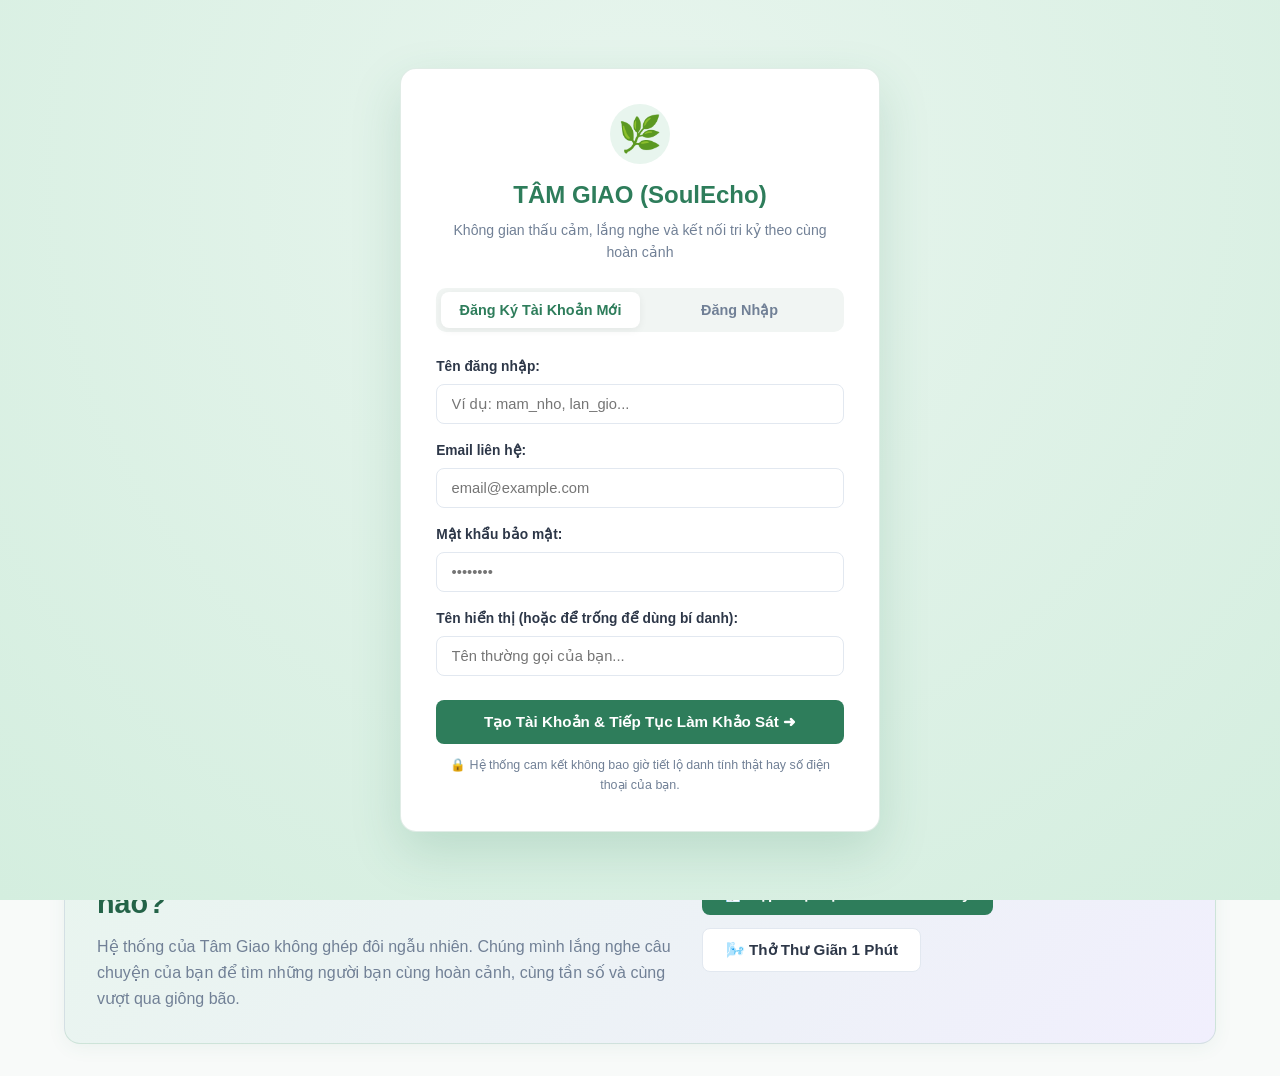
==== commit 55ac85a0: "Add files via upload bản 4" ====
--- a/frontend/index.html
+++ b/frontend/index.html
@@ -11,7 +11,7 @@
 </head>
 <body>
 
-  <!-- AUTH GATE: MÀN HÌNH ĐĂNG KÝ / ĐĂNG NHẬP BẮT BUỘC -->
+  <!-- ================= AUTH GATE: MÀN HÌNH ĐĂNG KÝ / ĐĂNG NHẬP BẮT BUỘC ================= -->
   <div class="auth-overlay" id="authGate">
     <div class="auth-card">
       <div class="auth-header">
@@ -25,7 +25,9 @@
         <button class="auth-tab-btn" id="tabAuthLogin" onclick="switchAuthTab('login')">Đăng Nhập</button>
       </div>
 
+      <!-- Form Đăng Ký -->
       <form id="formRegister" onsubmit="handleRegister(event)">
+        <div id="regErrorMsg" style="display: none; color: #dc2626; background: #fef2f2; border: 1px solid #fecaca; border-radius: 8px; padding: 0.6rem 0.8rem; font-size: 0.85rem; margin-bottom: 0.75rem;"></div>
         <div class="form-group">
           <label>Tên đăng nhập:</label>
           <input type="text" id="regUsername" placeholder="Ví dụ: mam_nho, lan_gio..." required>
@@ -50,7 +52,9 @@
         </p>
       </form>
 
+      <!-- Form Đăng Nhập -->
       <form id="formLogin" style="display: none;" onsubmit="handleLogin(event)">
+        <div id="loginErrorMsg" style="display: none; color: #dc2626; background: #fef2f2; border: 1px solid #fecaca; border-radius: 8px; padding: 0.6rem 0.8rem; font-size: 0.85rem; margin-bottom: 0.75rem;"></div>
         <div class="form-group">
           <label>Tên đăng nhập:</label>
           <input type="text" id="loginUsername" placeholder="Nhập tên đăng nhập..." required>
@@ -59,14 +63,27 @@
           <label>Mật khẩu:</label>
           <input type="password" id="loginPassword" placeholder="••••••••" required>
         </div>
+        <!-- Tùy chọn Ghi nhớ đăng nhập -->
+        <div style="display: flex; align-items: center; gap: 0.5rem; margin: 0.75rem 0 0.5rem 0;">
+          <input type="checkbox" id="loginRememberMe" checked style="width: 1rem; height: 1rem; accent-color: var(--primary); cursor: pointer;">
+          <label for="loginRememberMe" style="margin-bottom: 0; font-size: 0.85rem; color: var(--text-main); cursor: pointer; user-select: none;">
+            Ghi nhớ đăng nhập
+          </label>
+        </div>
         <button type="submit" class="btn-primary" style="width: 100%; padding: 0.8rem; font-size: 0.95rem; justify-content: center; margin-top: 0.5rem;">
           Đăng Nhập Vào Trạm Lắng Nghe ➜
         </button>
+        <div style="margin-top: 1rem; padding: 0.65rem 0.85rem; background: #f8fafc; border-radius: 8px; font-size: 0.8rem; color: var(--text-muted); border: 1px dashed #cbd5e1; line-height: 1.5;">
+          💡 <strong>Tài khoản có sẵn để trải nghiệm:</strong><br>
+          • TK: <code style="color: var(--primary); font-weight: 600;">mam_nho142</code> | MK: <code style="color: var(--primary); font-weight: 600;">123456</code><br>
+          • TK: <code style="color: var(--primary); font-weight: 600;">dom_dom89</code> | MK: <code style="color: var(--primary); font-weight: 600;">123456</code><br>
+          <em>(Hoặc bạn đăng ký tài khoản mới ở tab bên cạnh)</em>
+        </div>
       </form>
     </div>
   </div>
 
-  <!-- TOP NAVIGATION -->
+  <!-- ================= TOP NAVIGATION ================= -->
   <header class="navbar">
     <div class="brand" onclick="switchView('discover')">
       <div class="brand-icon">🌿</div>
@@ -77,18 +94,22 @@
     </div>
 
     <ul class="nav-tabs">
+      <li><button class="nav-tab-btn active" id="tab-home" onclick="switchView('home')">🏠 Trang chủ</button></li>
       <li><button class="nav-tab-btn active" id="tab-discover" onclick="switchView('discover')">🔍 Khám Phá & Đề Xuất</button></li>
       <li><button class="nav-tab-btn" id="tab-groups" onclick="switchView('groups')">👥 Nhóm Đồng Cảnh</button></li>
       <li><button class="nav-tab-btn" id="tab-chat" onclick="switchView('chat')">💬 Trò Chuyện (1-1 / Nhóm)</button></li>
       <li><button class="nav-tab-btn" id="tab-wellness" onclick="switchView('wellness')">🧘 Trạm Chữa Lành</button></li>
       <li><button class="nav-tab-btn" id="tab-experts" onclick="switchView('experts')">👨‍⚕️ Chuyên Gia (Có Thu Phí)</button></li>
+      <li><button class="nav-tab-btn" id="tab-appointments" onclick="switchView('appointments')">🗓️ Lịch của tôi</button></li>
     </ul>
 
     <div class="nav-actions">
+      <!-- Nút SOS Khẩn cấp -->
       <button class="sos-btn" onclick="openSOSModal()">
         🆘 Cứu Trợ SOS 24/7
       </button>
 
+      <!-- Hồ sơ cá nhân / Chế độ Ẩn danh -->
       <div class="user-profile-badge" onclick="toggleAnonymousMode()" title="Bấm để bật/tắt chế độ Ẩn danh">
         <div class="user-avatar-mini" id="navUserAvatar">🌱</div>
         <div>
@@ -97,14 +118,34 @@
         </div>
       </div>
 
+      <!-- Nút Đăng Xuất -->
       <button class="btn-logout" onclick="handleLogout()" title="Đăng xuất khỏi tài khoản">
         Đăng Xuất
       </button>
     </div>
   </header>
 
-  <!-- MAIN CONTAINER -->
+  <!-- ================= MAIN CONTAINER ================= -->
   <main class="main-content">
+
+    <section id="view-home" class="home-intro">
+      <div class="home-intro-content">
+        <span class="home-eyebrow">TÂM GIAO · KHÔNG GIAN THẤU CẢM</span>
+        <h1>Một nơi để được lắng nghe, kết nối và chăm sóc tinh thần.</h1>
+        <p>Tâm Giao giúp bạn tìm người đồng cảm, tham gia những vòng tròn an toàn, luyện tập chăm sóc bản thân và đặt lịch cùng chuyên gia phù hợp.</p>
+        <div class="hero-buttons">
+          <button class="btn-primary" onclick="switchView('discover')">Bắt đầu khám phá</button>
+          <button class="btn-secondary" onclick="switchView('experts')">Tìm chuyên gia</button>
+        </div>
+      </div>
+      <div class="home-feature-list">
+        <div><strong>01</strong><span>Khám phá kết nối phù hợp với câu chuyện của bạn.</span></div>
+        <div><strong>02</strong><span>Trò chuyện trong không gian riêng tư, tôn trọng và không phán xét.</span></div>
+        <div><strong>03</strong><span>Theo dõi lịch tham vấn và chủ động chọn ngày còn trống.</span></div>
+      </div>
+    </section>
+
+    <!-- HERO BANNER & SURVIVAL CHECK-IN -->
     <section class="hero-card" id="heroBanner">
       <div class="hero-info">
         <h1 id="heroTitle">Chào bạn, hôm nay tâm trạng của bạn thế nào?</h1>
@@ -120,7 +161,7 @@
       </div>
     </section>
 
-    <!-- VIEW 1: KHÁM PHÁ & GỢI Ý 1-1 -->
+    <!-- ================= VIEW 1: KHÁM PHÁ & GỢI Ý 1-1 ================= -->
     <section id="view-discover">
       <div class="section-header">
         <div>
@@ -136,10 +177,12 @@
         </div>
       </div>
 
-      <div class="cards-grid" id="userRecommendationsGrid"></div>
-    </section>
-
-    <!-- VIEW 2: NHÓM GỢI Ý -->
+      <div class="cards-grid" id="userRecommendationsGrid">
+        <!-- Dynamic Cards Injected via JS -->
+      </div>
+    </section>
+
+    <!-- ================= VIEW 2: NHÓM GỢI Ý (MICRO 2-5 NGƯỜI & CỘNG ĐỒNG) ================= -->
     <section id="view-groups" style="display: none;">
       <div class="section-header">
         <div>
@@ -153,19 +196,25 @@
         </div>
       </div>
 
-      <div class="cards-grid" id="groupRecommendationsGrid"></div>
-    </section>
-
-    <!-- VIEW 3: PHÒNG CHAT & VOICE CALL -->
+      <div class="cards-grid" id="groupRecommendationsGrid">
+        <!-- Dynamic Group Cards Injected via JS -->
+      </div>
+    </section>
+
+    <!-- ================= VIEW 3: PHÒNG CHAT & VOICE CALL AN TOÀN ================= -->
     <section id="view-chat" style="display: none;">
       <div class="chat-container">
+        <!-- Sidebar Danh sách cuộc trò chuyện -->
         <aside class="chat-sidebar">
           <div class="sidebar-header">
             <span>Hộp Thoại An Toàn</span>
           </div>
-          <ul class="chat-room-list" id="chatRoomList"></ul>
+          <ul class="chat-room-list" id="chatRoomList">
+            <!-- Dynamic Room List -->
+          </ul>
         </aside>
 
+        <!-- Khung Chat Chính -->
         <div class="chat-main">
           <div class="chat-header">
             <div style="display: flex; align-items: center; gap: 0.75rem;">
@@ -190,7 +239,9 @@
             <a href="#" style="color: inherit; text-decoration: underline;" onclick="openConductModal(event)">Xem quy ước</a>
           </div>
 
-          <div class="chat-messages" id="chatMessagesContainer"></div>
+          <div class="chat-messages" id="chatMessagesContainer">
+            <!-- Message Bubbles -->
+          </div>
 
           <div class="icebreaker-bar">
             <span style="font-size: 0.8rem; color: var(--text-muted);">Gợi ý mở lời:</span>
@@ -210,7 +261,7 @@
       </div>
     </section>
 
-    <!-- VIEW 4: TRẠM CHỮA LÀNH -->
+    <!-- ================= VIEW 4: TRẠM CHỮA LÀNH & SƠ CỨU TINH THẦN ================= -->
     <section id="view-wellness" style="display: none;">
       <div class="section-header">
         <div>
@@ -220,42 +271,52 @@
       </div>
 
       <div class="wellness-grid">
+        <!-- Bài tập thở 4-7-8 -->
         <div class="wellness-card">
           <h3>🌬️ Kỹ Thuật Thở 4-7-8</h3>
           <p style="font-size: 0.88rem; color: var(--text-muted); margin-bottom: 1rem;">Phương pháp kích hoạt hệ thần kinh phó giao cảm giúp hạ huyết áp và xoa dịu cơn căng thẳng trong 60 giây.</p>
+          
           <div class="breathing-box">
             <div class="breathing-circle" id="breathingCircle">
               <span id="breathingCount">Bắt đầu</span>
             </div>
             <div class="breathing-status" id="breathingStatus">Nhấn nút bên dưới để bắt đầu nhịp thở</div>
           </div>
+
           <button class="btn-primary" id="btnToggleBreath" onclick="toggleBreathingExercise()" style="margin-top: auto; justify-content: center;">
             Bắt Đầu Bài Tập Thở
           </button>
         </div>
 
+        <!-- Kỹ thuật tiếp đất 5-4-3-2-1 -->
         <div class="wellness-card">
           <h3>👣 Tiếp Đất 5-4-3-2-1 (Grounding)</h3>
           <p style="font-size: 0.88rem; color: var(--text-muted); margin-bottom: 1rem;">Kéo tâm trí bạn trở về với thực tại khi đang bị chìm trong cơn lo âu hoặc overthinking.</p>
+          
           <div id="groundingStepContent" style="background: #f8faf9; padding: 1rem; border-radius: 8px; margin-bottom: 1rem; min-height: 120px;">
             <div style="font-weight: 600; color: var(--primary); margin-bottom: 0.4rem;" id="groundingTitle">Bước 1: 5 Đồ vật bạn có thể NHÌN THẤY</div>
             <p style="font-size: 0.88rem;" id="groundingDesc">Hãy đưa mắt nhìn xung quanh và gọi tên trong đầu 5 đồ vật bạn thấy ngay lúc này.</p>
           </div>
+
           <div style="display: flex; gap: 0.5rem; margin-top: auto;">
             <button class="btn-secondary" onclick="prevGroundingStep()">Quay lại</button>
             <button class="btn-primary" style="flex: 1; justify-content: center;" onclick="nextGroundingStep()">Bước Tiếp Theo</button>
           </div>
         </div>
 
+        <!-- Hộp thư xả cảm xúc tự hủy (Burn Note) -->
         <div class="wellness-card">
           <h3>🔥 Hộp Thư Xả Uất Ức (Burn Note)</h3>
           <p style="font-size: 0.88rem; color: var(--text-muted); margin-bottom: 0.6rem;">Viết ra tất cả những bực bội, buồn đau hay nỗi giận dữ đang đè nặng rồi bấm nút để hóa giải.</p>
+          
           <textarea class="burn-textarea" id="burnInput" placeholder="Viết mọi điều bạn muốn trút bỏ ở đây..."></textarea>
+          
           <button class="btn-secondary" style="border-color: #ff7675; color: #d63031; margin-top: auto; justify-content: center;" onclick="burnNote()">
             🔥 Hóa Giải & Làm Biến Mất Nỗi Buồn
           </button>
         </div>
 
+        <!-- Sổ tay cảm xúc (Journaling) -->
         <div class="wellness-card" style="grid-column: 1 / -1;">
           <div style="display: flex; justify-content: space-between; align-items: center; margin-bottom: 1rem;">
             <h3>📖 Sổ Tay Cảm Xúc Cá Nhân (Mood Journal)</h3>
@@ -273,21 +334,23 @@
                 <button class="btn-secondary" onclick="selectMood(5, this)">🥰 Rất tốt</button>
               </div>
 
-              <input type="text" id="journalTitle" placeholder="Tiêu đề nhật ký..." style="width: 100%; padding: 0.65rem; border: 1px solid var(--border-color); border-radius: 8px; margin-bottom: 0.75rem; font-size: 0.9rem;">
+              <input type="text" id="journalTitle" placeholder="Tiêu đề nhật ký (ví dụ: Một ngày thi thử căng thẳng...)" style="width: 100%; padding: 0.65rem; border: 1px solid var(--border-color); border-radius: 8px; margin-bottom: 0.75rem; font-size: 0.9rem;">
               <textarea id="journalContent" placeholder="Viết ra đôi dòng bạn muốn ghi lại cho chính mình..." style="width: 100%; height: 100px; padding: 0.65rem; border: 1px solid var(--border-color); border-radius: 8px; margin-bottom: 0.75rem; font-size: 0.9rem; resize: none;"></textarea>
               <button class="btn-primary" onclick="saveJournalEntry()">Lưu Vào Sổ Tay</button>
             </div>
 
             <div>
               <label style="font-weight: 600; font-size: 0.9rem; display: block; margin-bottom: 0.5rem;">Dòng thời gian cảm xúc của bạn:</label>
-              <div id="journalEntriesList" style="max-height: 250px; overflow-y: auto; display: flex; flex-direction: column; gap: 0.6rem;"></div>
+              <div id="journalEntriesList" style="max-height: 250px; overflow-y: auto; display: flex; flex-direction: column; gap: 0.6rem;">
+                <!-- Saved entries -->
+              </div>
             </div>
           </div>
         </div>
       </div>
     </section>
 
-    <!-- VIEW 5: CHUYÊN GIA (CÓ THU PHÍ) -->
+    <!-- ================= VIEW 5: CHUYÊN GIA (CÓ THU PHÍ & ĐẶT LỊCH) ================= -->
     <section id="view-experts" style="display: none;">
       <div class="section-header">
         <div>
@@ -300,14 +363,28 @@
           </button>
         </div>
       </div>
-      <div class="cards-grid" id="expertsGrid"></div>
-    </section>
+
+      <div class="cards-grid" id="expertsGrid">
+        <!-- Dynamic Experts Injected via JS -->
+      </div>
+    </section>
+
+    <section id="view-appointments" style="display: none;">
+      <div class="section-header">
+        <div><h2 class="section-title">🗓️ Lịch tham vấn của tôi</h2><p style="color: var(--text-muted); font-size: 0.9rem;">Theo dõi các buổi đã đặt, trạng thái thanh toán và mã giữ chỗ.</p></div>
+        <button class="btn-secondary" onclick="loadMyAppointments()">↻ Làm mới</button>
+      </div>
+      <div id="appointmentsList" class="appointment-list"></div>
+    </section>
+
   </main>
 
-  <!-- MODALS -->
+  <!-- ================= MODAL: KHẢO SÁT CHUYÊN SÂU ĐA BƯỚC (ONBOARDING GATE) ================= -->
   <div class="modal-overlay" id="surveyModal">
     <div class="modal-card">
+      <!-- Nút đóng có thể bị ẩn khi khảo sát là bắt buộc -->
       <button class="modal-close-btn" id="surveyCloseBtn" onclick="closeSurveyModal()">✕</button>
+
       <div class="step-indicator">
         <div class="step-bar active" id="sbar-1"></div>
         <div class="step-bar" id="sbar-2"></div>
@@ -315,9 +392,11 @@
         <div class="step-bar" id="sbar-4"></div>
       </div>
 
+      <!-- BƯỚC 1: ĐỘ TUỔI & GIAI ĐOẠN CUỘC SỐNG -->
       <div class="survey-step active" id="sstep-1">
         <h2 style="margin-bottom: 0.5rem; color: var(--primary);">Bước 1/4: Bạn đang ở giai đoạn nào?</h2>
         <p style="color: var(--text-muted); font-size: 0.9rem;">Thông tin này giúp thuật toán ghép nối bạn với những người cùng góc nhìn thế hệ.</p>
+
         <div style="margin: 1.25rem 0;">
           <label style="font-weight: 600; font-size: 0.9rem;">Độ tuổi của bạn:</label>
           <div class="option-group" id="optAge">
@@ -336,12 +415,15 @@
             <div class="option-btn" onclick="selectSingleOpt(this, 'stage')">Đang chông chênh / Chuyển hướng</div>
           </div>
         </div>
+
         <button class="btn-primary" style="width: 100%; justify-content: center;" onclick="nextSurveyStep(2)">Tiếp Tục ➜</button>
       </div>
 
+      <!-- BƯỚC 2: NỖI NIỀM & VẤN ĐỀ ĐANG GẶP PHẢI -->
       <div class="survey-step" id="sstep-2">
         <h2 style="margin-bottom: 0.5rem; color: var(--primary);">Bước 2/4: Bạn đang trăn trở về điều gì?</h2>
         <p style="color: var(--text-muted); font-size: 0.9rem;">Bạn có thể chọn một hoặc nhiều vấn đề bên dưới:</p>
+
         <div class="option-group" id="optIssues" style="grid-template-columns: 1fr 1fr;">
           <div class="option-btn selected" onclick="toggleMultiOpt(this)">🎓 Áp lực học tập / Thi cử</div>
           <div class="option-btn" onclick="toggleMultiOpt(this)">🏡 Mâu thuẫn gia đình / Cha mẹ</div>
@@ -352,15 +434,18 @@
           <div class="option-btn" onclick="toggleMultiOpt(this)">🌀 Overthinking / Mất ngủ</div>
           <div class="option-btn" onclick="toggleMultiOpt(this)">🧭 Mất phương hướng tương lai</div>
         </div>
+
         <div style="display: flex; gap: 0.5rem;">
           <button class="btn-secondary" onclick="prevSurveyStep(1)">Quay lại</button>
           <button class="btn-primary" style="flex: 1; justify-content: center;" onclick="nextSurveyStep(3)">Tiếp Tục ➜</button>
         </div>
       </div>
 
+      <!-- BƯỚC 3: CÂU CHUYỆN & MỤC TIÊU KẾT NỐI -->
       <div class="survey-step" id="sstep-3">
         <h2 style="margin-bottom: 0.5rem; color: var(--primary);">Bước 3/4: Bạn tìm kiếm điều gì tại đây?</h2>
         <p style="color: var(--text-muted); font-size: 0.9rem;">Để hệ thống ghép bạn với người có cùng kỳ vọng trò chuyện.</p>
+
         <label style="font-weight: 600; font-size: 0.9rem; margin-top: 1rem; display: block;">Mục tiêu chính của bạn:</label>
         <div class="option-group" id="optGoals" style="grid-template-columns: 1fr 1fr;">
           <div class="option-btn selected" onclick="toggleMultiOpt(this)">👂 Tìm một người biết lắng nghe</div>
@@ -368,30 +453,37 @@
           <div class="option-btn" onclick="toggleMultiOpt(this)">💡 Tìm người đi trước có kinh nghiệm</div>
           <div class="option-btn" onclick="toggleMultiOpt(this)">🌱 Chia sẻ kinh nghiệm vượt qua</div>
         </div>
-        <label style="font-weight: 600; font-size: 0.9rem; display: block; margin-top: 0.5rem;">Đôi dòng tâm sự ngắn của bạn:</label>
-        <textarea id="surveyStoryInput" placeholder="Ví dụ: Mình là sinh viên năm nhất đang cảm thấy rất bỡ ngỡ..." style="width: 100%; height: 75px; padding: 0.6rem; border: 1px solid var(--border-color); border-radius: 8px; margin: 0.5rem 0 1rem; font-size: 0.9rem;"></textarea>
+
+        <label style="font-weight: 600; font-size: 0.9rem; display: block; margin-top: 0.5rem;">Đôi dòng tâm sự ngắn của bạn (tùy chọn):</label>
+        <textarea id="surveyStoryInput" placeholder="Ví dụ: Mình là sinh viên năm nhất đang cảm thấy rất bỡ ngỡ và áp lực trước kỳ thi sắp tới..." style="width: 100%; height: 75px; padding: 0.6rem; border: 1px solid var(--border-color); border-radius: 8px; margin: 0.5rem 0 1rem; font-size: 0.9rem;"></textarea>
+
         <div style="display: flex; gap: 0.5rem;">
           <button class="btn-secondary" onclick="prevSurveyStep(2)">Quay lại</button>
           <button class="btn-primary" style="flex: 1; justify-content: center;" onclick="nextSurveyStep(4)">Tiếp Tục ➜</button>
         </div>
       </div>
 
+      <!-- BƯỚC 4: HÌNH THỨC GHÉP ĐÔI & BÍ DANH ẨN DANH -->
       <div class="survey-step" id="sstep-4">
         <h2 style="margin-bottom: 0.5rem; color: var(--primary);">Bước 4/4: Thiết lập chế độ an toàn</h2>
         <p style="color: var(--text-muted); font-size: 0.9rem;">Bảo mật danh tính là quyền lợi hàng đầu của bạn.</p>
+
         <label style="font-weight: 600; font-size: 0.9rem; margin-top: 1rem; display: block;">Hình thức kết nối bạn mong muốn:</label>
         <div class="option-group" id="optFormat">
           <div class="option-btn selected" onclick="selectSingleOpt(this, 'format')">Ghép đôi 1-1 riêng tư</div>
           <div class="option-btn" onclick="selectSingleOpt(this, 'format')">Nhóm nhỏ 2–5 người</div>
           <div class="option-btn" onclick="selectSingleOpt(this, 'format')">Cả hai hình thức</div>
         </div>
+
         <div style="background: #f8faf9; border: 1px solid var(--border-color); border-radius: 8px; padding: 1rem; margin-bottom: 1.5rem;">
           <div style="display: flex; align-items: center; justify-content: space-between; margin-bottom: 0.5rem;">
             <label style="font-weight: 600; font-size: 0.9rem;">Bí danh ẩn danh của bạn:</label>
             <button class="btn-secondary" style="padding: 0.2rem 0.5rem; font-size: 0.78rem;" onclick="generateNewAlias()">Đổi bí danh khác 🎲</button>
           </div>
           <input type="text" id="aliasInput" value="Mầm Nhỏ #204" style="width: 100%; padding: 0.55rem; border: 1px solid var(--border-color); border-radius: 6px; font-weight: 600; color: var(--primary);">
-        </div>
+          <small style="color: var(--text-muted); display: block; margin-top: 0.3rem;">Người khác sẽ chỉ nhìn thấy bí danh này, thông tin thật của bạn luôn được giữ kín.</small>
+        </div>
+
         <div style="display: flex; gap: 0.5rem;">
           <button class="btn-secondary" onclick="prevSurveyStep(3)">Quay lại</button>
           <button class="btn-primary" style="flex: 1; justify-content: center;" onclick="completeSurvey()">Hoàn Thành & Khởi Chạy Thuật Toán 🚀</button>
@@ -400,13 +492,14 @@
     </div>
   </div>
 
-  <!-- MODAL: ĐẶT LỊCH THAM VẤN CHUYÊN GIA CÓ THU PHÍ -->
+  <!-- ================= MODAL: ĐẶT LỊCH THAM VẤN CHUYÊN GIA CÓ THU PHÍ ================= -->
   <div class="modal-overlay" id="bookExpertModal">
     <div class="modal-card" style="max-width: 540px;">
       <button class="modal-close-btn" onclick="closeBookExpertModal()">✕</button>
       <h2 style="color: var(--primary); margin-bottom: 0.25rem;">Đặt Lịch Tham Vấn Chuyên Gia</h2>
       <p style="color: var(--text-muted); font-size: 0.88rem; margin-bottom: 1rem;" id="bookingExpertDesc">Cùng chuyên gia đồng hành tháo gỡ rào cản tâm lý.</p>
 
+      <!-- Chọn gói dịch vụ -->
       <div style="margin-bottom: 1rem;">
         <label style="font-weight: 600; font-size: 0.88rem; display: block; margin-bottom: 0.4rem;">Chọn thời lượng tham vấn:</label>
         <div style="display: grid; grid-template-columns: 1fr 1fr; gap: 0.6rem;">
@@ -421,6 +514,7 @@
         </div>
       </div>
 
+      <!-- Chọn hình thức tham vấn -->
       <div style="margin-bottom: 1rem;">
         <label style="font-weight: 600; font-size: 0.88rem; display: block; margin-bottom: 0.4rem;">Hình thức tham vấn:</label>
         <div style="display: flex; gap: 0.6rem;">
@@ -433,16 +527,14 @@
         </div>
       </div>
 
+      <!-- Chọn khung giờ rảnh -->
       <div style="margin-bottom: 1rem;">
         <label style="font-weight: 600; font-size: 0.88rem; display: block; margin-bottom: 0.4rem;">Khung giờ mong muốn:</label>
-        <select id="bookingTimeSelect" style="width: 100%; padding: 0.65rem; border: 1px solid var(--border-color); border-radius: 8px; font-size: 0.9rem;">
-          <option>Thứ 4 tuần này: 19:00 - 20:00</option>
-          <option>Thứ 6 tuần này: 20:00 - 21:00</option>
-          <option>Thứ 7 tuần này: 09:30 - 10:30</option>
-          <option>Chủ Nhật: 14:00 - 15:00</option>
-        </select>
-      </div>
-
+        <select id="bookingTimeSelect" style="width: 100%; padding: 0.65rem; border: 1px solid var(--border-color); border-radius: 8px; font-size: 0.9rem;"></select>
+        <small id="availabilityHint" style="display: block; color: var(--text-muted); margin-top: 0.4rem;">Đang tải lịch trống...</small>
+      </div>
+
+      <!-- Checkbox Học sinh / Sinh viên -->
       <div style="background: #e8f5ee; padding: 0.75rem 1rem; border-radius: 8px; margin-bottom: 1rem; display: flex; align-items: center; gap: 0.6rem;">
         <input type="checkbox" id="chkStudentDiscount" style="width: 18px; height: 18px; accent-color: var(--primary);" onchange="updateBookingCost()">
         <label for="chkStudentDiscount" style="font-size: 0.88rem; font-weight: 600; color: #2e7d5b; cursor: pointer;">
@@ -450,6 +542,7 @@
         </label>
       </div>
 
+      <!-- Bảng kê chi phí -->
       <div class="checkout-box">
         <div class="checkout-row">
           <span>Phí tham vấn gốc:</span>
@@ -465,6 +558,7 @@
         </div>
       </div>
 
+      <!-- Mô phỏng thanh toán & Giữ chỗ -->
       <div class="payment-qr-container">
         <div style="font-size: 0.85rem; font-weight: 600; color: var(--text-main);">
           💳 Quét mã QR hoặc Chuyển khoản giữ chỗ:
@@ -488,20 +582,21 @@
     </div>
   </div>
 
-  <!-- SOS MODAL -->
+  <!-- ================= MODAL: CỨU TRỢ KHẨN CẤP SOS 24/7 ================= -->
   <div class="modal-overlay" id="sosModal">
     <div class="modal-card" style="border-top: 5px solid #ff4757;">
       <button class="modal-close-btn" onclick="closeSOSModal()">✕</button>
+      
       <div style="text-align: center; margin-bottom: 1.5rem;">
         <div style="font-size: 2.5rem; margin-bottom: 0.25rem;">🆘</div>
         <h2 style="color: #d63031;">Kênh Cứu Trợ Tinh Thần Khẩn Cấp 24/7</h2>
-        <p style="color: var(--text-muted); font-size: 0.92rem;">Nếu bạn hoặc ai đó đang trải qua cơn hoảng loạn, hãy liên hệ ngay những đường dây trợ giúp miễn phí bên dưới.</p>
+        <p style="color: var(--text-muted); font-size: 0.92rem;">Nếu bạn hoặc ai đó đang trải qua cơn hoảng loạn, khủng hoảng tột độ hoặc có ý định tự hại, hãy liên hệ ngay những đường dây trợ giúp miễn phí bên dưới. Bạn không hề đơn độc.</p>
       </div>
 
       <div class="hotline-item">
         <div>
           <div style="font-weight: 700;">Đường Dây Nóng Ngày Mai</div>
-          <div style="font-size: 0.82rem; color: var(--text-muted);">Hỗ trợ người trầm cảm & khủng hoảng tinh thần</div>
+          <div style="font-size: 0.82rem; color: var(--text-muted);">Hỗ trợ người trầm cảm & khủng hoảng tinh thần (TS. Đặng Hoàng Giang)</div>
           <div class="hotline-number">096 306 1414</div>
         </div>
         <a href="tel:0963061414" class="btn-call-direct">📞 Gọi Ngay</a>
@@ -510,7 +605,7 @@
       <div class="hotline-item">
         <div>
           <div style="font-weight: 700;">Tổng Đài Quốc Gia Bảo Vệ Trẻ Em & Thanh Thiếu Niên</div>
-          <div style="font-size: 0.82rem; color: var(--text-muted);">Tư vấn tâm lý, bảo vệ khẩn cấp 24/7 (Miễn phí 100%)</div>
+          <div style="font-size: 0.82rem; color: var(--text-muted);">Tư vấn tâm lý, bảo vệ khẩn cấp 24/7 (Hoàn toàn miễn phí)</div>
           <div class="hotline-number">111</div>
         </div>
         <a href="tel:111" class="btn-call-direct">📞 Gọi 111</a>
@@ -519,22 +614,33 @@
       <div class="hotline-item">
         <div>
           <div style="font-weight: 700;">Viện Sức Khỏe Tâm Thần - BV Bạch Mai</div>
-          <div style="font-size: 0.82rem; color: var(--text-muted);">Cấp cứu tâm thần & mất ngủ nặng</div>
+          <div style="font-size: 0.82rem; color: var(--text-muted);">Can thiệp y tế chuyên sâu, mất ngủ nặng & cấp cứu tâm thần</div>
           <div class="hotline-number">024 3869 3731</div>
         </div>
         <a href="tel:02438693731" class="btn-call-direct">📞 Gọi Ngay</a>
       </div>
+
+      <div style="background: #fff5f5; border: 1px solid #feb2b2; border-radius: 8px; padding: 1rem; margin-top: 1rem;">
+        <strong style="color: #c53030; display: block; margin-bottom: 0.3rem;">3 Bước Sơ Cứu Tinh Thần Ngay Lúc Này:</strong>
+        <ol style="font-size: 0.85rem; color: #742a2a; padding-left: 1.2rem; line-height: 1.5;">
+          <li>Uống ngay một ngụm nước mát và hít sâu 3 nhịp thật chậm.</li>
+          <li>Tìm một không gian an toàn, ngồi xuống và đặt hai chân vững chãi lên mặt sàn.</li>
+          <li>Gọi cho một người thân bạn tin tưởng hoặc một số hotline bên trên. Hãy nhớ rằng cơn bão cảm xúc này rồi sẽ qua đi.</li>
+        </ol>
+      </div>
     </div>
   </div>
 
-  <!-- VOICE CALL MODAL -->
+  <!-- ================= MODAL: CUỘC GỌI THOẠI ẨN DANH (VOICE CALL) ================= -->
   <div class="modal-overlay" id="voiceCallModal">
     <div class="modal-card" style="max-width: 420px; text-align: center;">
       <button class="modal-close-btn" onclick="closeVoiceCallModal()">✕</button>
+
       <div class="voice-call-overlay">
         <div class="user-avatar-large" style="margin: 0 auto 1rem; width: 72px; height: 72px; font-size: 2rem;">🌱</div>
         <h3 id="voicePartnerName">Minh Anh (Mầm Nhỏ #142)</h3>
-        <p style="font-size: 0.85rem; color: #2e7d5b; margin-top: 0.2rem;">Cuộc gọi thoại ẩn danh mã hóa</p>
+        <p style="font-size: 0.85rem; color: #2e7d5b; margin-top: 0.2rem;">Cuộc gọi thoại ẩn danh mã hóa · 0% lộ số điện thoại</p>
+        
         <div class="voice-wave">
           <div class="wave-bar"></div>
           <div class="wave-bar"></div>
@@ -542,7 +648,9 @@
           <div class="wave-bar"></div>
           <div class="wave-bar"></div>
         </div>
+
         <div style="font-size: 1.2rem; font-weight: 600; margin-bottom: 1.5rem;" id="voiceCallTimer">00:42</div>
+
         <div style="display: flex; justify-content: center; gap: 1.5rem;">
           <button class="btn-secondary" style="border-radius: 50%; width: 50px; height: 50px; padding: 0;" onclick="toggleMuteCall(this)" title="Bật/Tắt Micro">🎙️</button>
           <button class="btn-primary" style="background: #ff4757; border-radius: 50%; width: 50px; height: 50px; padding: 0;" onclick="endVoiceCall()" title="Kết thúc cuộc gọi">📞</button>
@@ -551,33 +659,41 @@
     </div>
   </div>
 
-  <!-- CONDUCT MODAL -->
+  <!-- ================= MODAL: QUY TẮC ỨNG XỬ (CODE OF CONDUCT) ================= -->
   <div class="modal-overlay" id="conductModal">
     <div class="modal-card">
       <button class="modal-close-btn" onclick="closeConductModal()">✕</button>
-      <h2 style="color: var(--primary); margin-bottom: 0.5rem;">🛡️ Quy Tắc Ứng Xử An Toàn</h2>
+      <h2 style="color: var(--primary); margin-bottom: 0.5rem;">🛡️ Bộ Quy Tắc Ứng Xử An Toàn (Tâm Giao Code)</h2>
+      <p style="color: var(--text-muted); font-size: 0.9rem; margin-bottom: 1.25rem;">Để bảo vệ mọi thành viên khỏi tổn thương và quấy rối, mọi tương tác trên nền tảng phải tuân thủ 4 nguyên tắc vàng:</p>
+
       <ul style="font-size: 0.9rem; line-height: 1.7; padding-left: 1.2rem; margin-bottom: 1.5rem; color: var(--text-main);">
-        <li><strong>1. Tôn trọng ranh giới:</strong> Không hỏi dò danh tính thật nếu chưa được sự đồng ý.</li>
-        <li><strong>2. Lắng nghe không phán xét:</strong> Không hạ thấp nỗi buồn của người khác.</li>
-        <li><strong>3. Không công kích & toxic:</strong> Cấm mọi hành vi bắt nạt, xúc phạm.</li>
-        <li><strong>4. Báo cáo khi có nguy cơ:</strong> Hỗ trợ bạn bè tiếp cận cứu trợ khẩn cấp.</li>
+        <li><strong>1. Tôn trọng ranh giới:</strong> Không hỏi dò danh tính thật, trường học, chỗ ở, tài khoản mạng xã hội hay số điện thoại nếu người đối diện chưa tự nguyện chia sẻ.</li>
+        <li><strong>2. Lắng nghe không phán xét:</strong> Mỗi người đều có nỗi đau riêng. Tuyệt đối không hạ thấp trải nghiệm của người khác bằng các câu như <em>"chuyện cỏn con thế cũng buồn"</em>, <em>"ngoài kia còn nhiều người khổ hơn"</em>.</li>
+        <li><strong>3. Không công kích & toxic:</strong> Hành vi quấy rối, ngôn từ thù ghét, quấy rối tình dục hoặc bắt nạt sẽ dẫn đến việc tài khoản bị khóa vĩnh viễn ngay lập tức.</li>
+        <li><strong>4. Báo cáo khi có nguy cơ:</strong> Nếu phát hiện bạn cùng phòng có dấu hiệu muốn tự hại, hãy bấm nút "Báo cáo" để điều phối viên và hotline can thiệp cứu trợ kịp thời.</li>
       </ul>
+
       <button class="btn-primary" style="width: 100%; justify-content: center;" onclick="closeConductModal()">Tôi Cam Kết Tuân Thủ</button>
     </div>
   </div>
 
-  <!-- PARTNER MODAL -->
+  <!-- ================= MODAL: ĐĂNG KÝ ĐỐI TÁC HỌC ĐƯỜNG ================= -->
   <div class="modal-overlay" id="partnerModal">
     <div class="modal-card">
       <button class="modal-close-btn" onclick="closePartnerModal()">✕</button>
       <h2 style="color: var(--primary); margin-bottom: 0.5rem;">Hợp Tác Phòng Tham Vấn Học Đường</h2>
-      <p style="color: var(--text-muted); font-size: 0.9rem; margin-bottom: 1rem;">Dành cho các Trường THPT, Đại học và Tổ chức sức khỏe tinh thần.</p>
-      <input type="text" id="partnerOrgName" placeholder="Tên trường học / đơn vị..." style="width: 100%; padding: 0.65rem; border: 1px solid var(--border-color); border-radius: 8px; margin-bottom: 0.75rem; font-size: 0.9rem;">
-      <input type="email" id="partnerEmail" placeholder="Email công tác..." style="width: 100%; padding: 0.65rem; border: 1px solid var(--border-color); border-radius: 8px; margin-bottom: 1rem; font-size: 0.9rem;">
-      <button class="btn-primary" style="width: 100%; justify-content: center;" onclick="submitPartnerRequest()">Gửi Đăng Ký Đối Tác</button>
+      <p style="color: var(--text-muted); font-size: 0.9rem; margin-bottom: 1rem;">Dành cho các Trường THPT, Đại học, Khoa Tâm lý và các Tổ chức phi lợi nhuận vì sức khỏe tinh thần muốn tích hợp mạng lưới hỗ trợ học sinh sinh viên.</p>
+
+      <input type="text" id="partnerOrgName" placeholder="Tên đơn vị / Trường học..." style="width: 100%; padding: 0.65rem; border: 1px solid var(--border-color); border-radius: 8px; margin-bottom: 0.75rem; font-size: 0.9rem;">
+      <input type="text" id="partnerContactPerson" placeholder="Người đại diện liên hệ & Chức vụ..." style="width: 100%; padding: 0.65rem; border: 1px solid var(--border-color); border-radius: 8px; margin-bottom: 0.75rem; font-size: 0.9rem;">
+      <input type="email" id="partnerEmail" placeholder="Email công tác..." style="width: 100%; padding: 0.65rem; border: 1px solid var(--border-color); border-radius: 8px; margin-bottom: 0.75rem; font-size: 0.9rem;">
+      <textarea id="partnerProposal" placeholder="Nội dung đề xuất hợp tác..." style="width: 100%; height: 90px; padding: 0.65rem; border: 1px solid var(--border-color); border-radius: 8px; margin-bottom: 1rem; font-size: 0.9rem;"></textarea>
+
+      <button class="btn-primary" style="width: 100%; justify-content: center;" onclick="submitPartnerRequest()">Gửi Hồ Sơ Đăng Ký Đối Tác</button>
     </div>
   </div>
 
+  <!-- JAVASCRIPT LOGIC -->
   <script src="script.js"></script>
 </body>
 </html>
--- a/frontend/style.css
+++ b/frontend/style.css
@@ -179,6 +179,35 @@
 
 /* ================= Main Container ================= */
 .main-content {
+  .home-intro {
+    display: grid;
+    grid-template-columns: minmax(0, 1.35fr) minmax(260px, 0.65fr);
+    gap: 2rem;
+    align-items: end;
+    padding: 3rem;
+    margin-bottom: 2rem;
+    border-radius: var(--radius-lg);
+    background: linear-gradient(120deg, #e8f5ee 0%, #fff9ef 100%);
+    border: 1px solid #d7eadc;
+  }
+  .home-eyebrow { color: var(--primary); font-size: 0.78rem; font-weight: 700; letter-spacing: 0.12em; }
+  .home-intro h1 { max-width: 720px; margin: 0.7rem 0 1rem; color: #1e4937; font-size: clamp(2rem, 4vw, 3.7rem); line-height: 1.08; }
+  .home-intro p { max-width: 640px; color: var(--text-muted); font-size: 1.02rem; }
+  .home-feature-list { display: grid; gap: 0.8rem; }
+  .home-feature-list div { display: flex; gap: 0.8rem; padding: 1rem; background: rgba(255,255,255,0.78); border: 1px solid rgba(46,125,91,0.14); border-radius: var(--radius-sm); }
+  .home-feature-list strong { color: var(--accent-warm); }
+  .home-feature-list span { font-size: 0.88rem; }
+  .appointment-list { display: grid; gap: 1rem; }
+  .appointment-card { display: flex; justify-content: space-between; gap: 1rem; padding: 1.2rem; background: var(--bg-card); border: 1px solid var(--border-color); border-left: 4px solid var(--primary); border-radius: var(--radius-md); box-shadow: var(--shadow-soft); }
+  .appointment-card h3 { margin-top: 0.45rem; color: var(--text-main); }
+  .appointment-card p, .appointment-details span { color: var(--text-muted); font-size: 0.86rem; }
+  .appointment-details { display: grid; gap: 0.3rem; min-width: 260px; text-align: right; }
+  .appointment-details strong { color: var(--primary); }
+  .appointment-status { display: inline-block; padding: 0.2rem 0.55rem; border-radius: 999px; color: #8a5a00; background: #fff4d6; font-size: 0.75rem; font-weight: 700; }
+  .empty-state { padding: 2.5rem; text-align: center; color: var(--text-muted); background: var(--bg-card); border: 1px dashed var(--border-color); border-radius: var(--radius-md); }
+    .home-intro { grid-template-columns: 1fr; padding: 2rem; }
+    .appointment-card { flex-direction: column; }
+    .appointment-details { min-width: 0; text-align: left; }
   max-width: 1200px;
   margin: 1.5rem auto;
   padding: 0 1.5rem;
